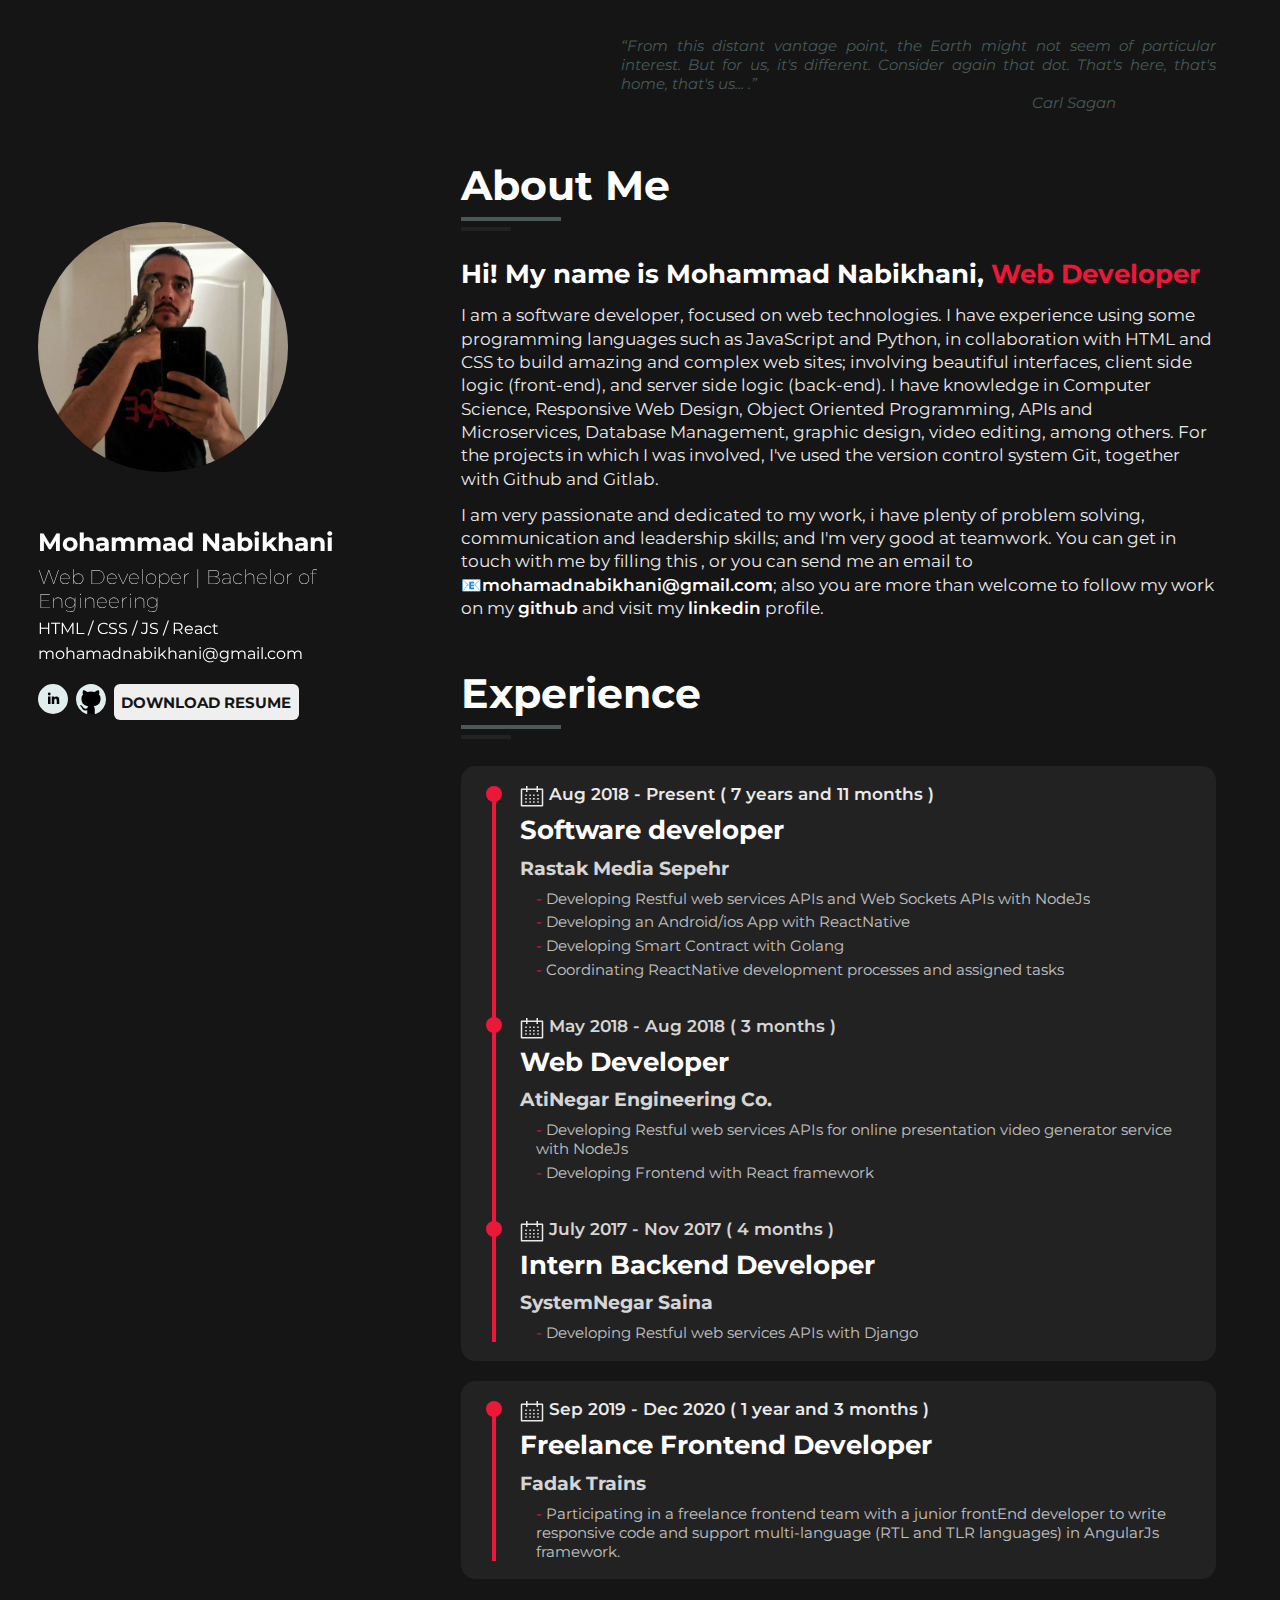
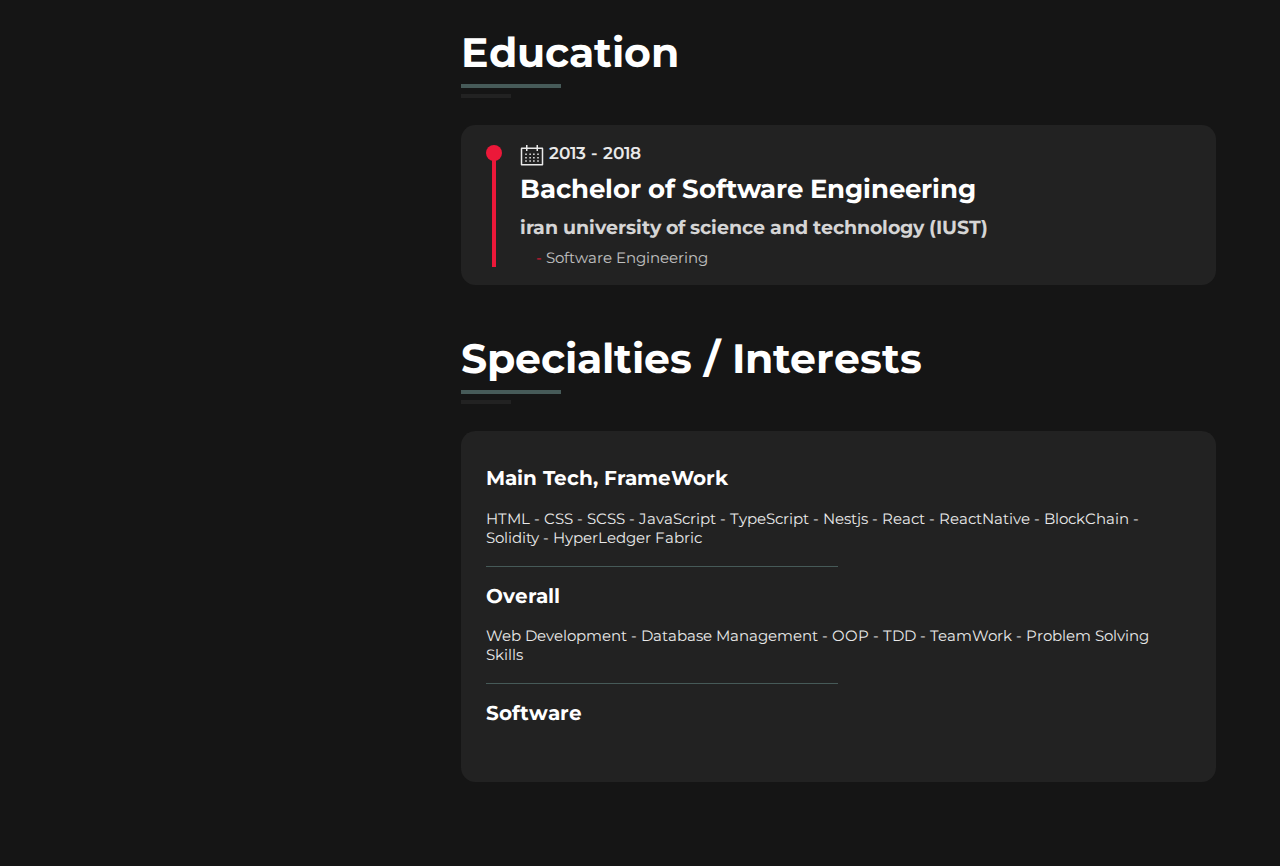
==== index.html @ d60f4a27 "change quote font-size" ====
<!doctype html><html lang="en"><head><meta charset="utf-8"/><link rel="icon" href="/favicon.ico"/><meta name="viewport" content="width=device-width,initial-scale=1"/><meta name="theme-color" content="#000000"/><link rel="image_src" href="https://mohamadnabikhani.github.io/profile.jpg"/><meta name="description" content="Hey, My name is Mohammad Nabikhani, this is my personal website. You can take a look at my resume, download my CV and see how you can contact me"/><meta property="og:title" content="Mohammad Nabikhani"/><meta property="og:site_name" content="Mohammad Nabikhani"/><meta property="og:url" content="https://mohamadnabikhani.github.io"/><meta property="og:description" content="Hey, My name is Mohammad Nabikhani, this is my personal website. You can take a look at my resume, download my CV and see how you can contact me"/><meta property="og:type" content="profile"/><meta property="og:image" content="https://mohamadnabikhani.github.io/profile.jpg"/><meta property="og:image:width" content="1580"/><meta property="og:image:height" content="790"/><meta name="twitter:image" content="https://mohamadnabikhani.github.io/profile.jpg"/><link rel="manifest" href="/manifest.json"/><title>Mohammad Nabikhani</title><link href="/static/css/main.f31e7311.chunk.css" rel="stylesheet"></head><body><noscript>You need to enable JavaScript to run this app.</noscript><div id="root"></div><script>!function(e){function r(r){for(var n,a,i=r[0],c=r[1],l=r[2],p=0,s=[];p<i.length;p++)a=i[p],Object.prototype.hasOwnProperty.call(o,a)&&o[a]&&s.push(o[a][0]),o[a]=0;for(n in c)Object.prototype.hasOwnProperty.call(c,n)&&(e[n]=c[n]);for(f&&f(r);s.length;)s.shift()();return u.push.apply(u,l||[]),t()}function t(){for(var e,r=0;r<u.length;r++){for(var t=u[r],n=!0,i=1;i<t.length;i++){var c=t[i];0!==o[c]&&(n=!1)}n&&(u.splice(r--,1),e=a(a.s=t[0]))}return e}var n={},o={1:0},u=[];function a(r){if(n[r])return n[r].exports;var t=n[r]={i:r,l:!1,exports:{}};return e[r].call(t.exports,t,t.exports,a),t.l=!0,t.exports}a.e=function(e){var r=[],t=o[e];if(0!==t)if(t)r.push(t[2]);else{var n=new Promise((function(r,n){t=o[e]=[r,n]}));r.push(t[2]=n);var u,i=document.createElement("script");i.charset="utf-8",i.timeout=120,a.nc&&i.setAttribute("nonce",a.nc),i.src=function(e){return a.p+"static/js/"+({}[e]||e)+"."+{3:"f616d267"}[e]+".chunk.js"}(e);var c=new Error;u=function(r){i.onerror=i.onload=null,clearTimeout(l);var t=o[e];if(0!==t){if(t){var n=r&&("load"===r.type?"missing":r.type),u=r&&r.target&&r.target.src;c.message="Loading chunk "+e+" failed.\n("+n+": "+u+")",c.name="ChunkLoadError",c.type=n,c.request=u,t[1](c)}o[e]=void 0}};var l=setTimeout((function(){u({type:"timeout",target:i})}),12e4);i.onerror=i.onload=u,document.head.appendChild(i)}return Promise.all(r)},a.m=e,a.c=n,a.d=function(e,r,t){a.o(e,r)||Object.defineProperty(e,r,{enumerable:!0,get:t})},a.r=function(e){"undefined"!=typeof Symbol&&Symbol.toStringTag&&Object.defineProperty(e,Symbol.toStringTag,{value:"Module"}),Object.defineProperty(e,"__esModule",{value:!0})},a.t=function(e,r){if(1&r&&(e=a(e)),8&r)return e;if(4&r&&"object"==typeof e&&e&&e.__esModule)return e;var t=Object.create(null);if(a.r(t),Object.defineProperty(t,"default",{enumerable:!0,value:e}),2&r&&"string"!=typeof e)for(var n in e)a.d(t,n,function(r){return e[r]}.bind(null,n));return t},a.n=function(e){var r=e&&e.__esModule?function(){return e.default}:function(){return e};return a.d(r,"a",r),r},a.o=function(e,r){return Object.prototype.hasOwnProperty.call(e,r)},a.p="/",a.oe=function(e){throw console.error(e),e};var i=this["webpackJsonpmy-page"]=this["webpackJsonpmy-page"]||[],c=i.push.bind(i);i.push=r,i=i.slice();for(var l=0;l<i.length;l++)r(i[l]);var f=c;t()}([])</script><script src="/static/js/2.a9b4d9c1.chunk.js"></script><script src="/static/js/main.c063875b.chunk.js"></script></body></html>
---- static/css/main.f31e7311.chunk.css ----
@import url(https://fonts.googleapis.com/css2?family=Lato:ital,wght@0,100;0,300;0,400;0,700;0,900;1,100;1,300;1,400;1,700;1,900&family=Montserrat:ital,wght@0,100;0,200;0,300;0,400;0,500;0,600;0,700;0,800;0,900;1,100;1,200;1,300;1,400;1,500;1,600;1,700;1,800;1,900&family=Rubik:ital,wght@0,300;0,400;0,500;0,600;0,700;0,800;0,900;1,300;1,400;1,500;1,600;1,700;1,800;1,900&display=swap);:root{--dark-black:#151515;--light-gray:#222;--text:#e9e9e9;--white:#080808;--border:#393939;--red:#ec1839;--light-green:#465a58}li{list-style:none}h1,h2,h3{color:#fff}*{box-sizing:border-box;font-family:"Montserrat",Segoe UI,Roboto,Oxygen,Ubuntu,Cantarell,Fira Sans,Droid Sans,Helvetica Neue,sans-serif,-apple-system,BlinkMacSystemFont;-webkit-tap-highlight-color:transparent}*,body,html{padding:0;margin:0}body,html{background-color:#151515;background-color:var(--dark-black);color:#e9e9e9;color:var(--text);width:100vw;max-width:100vw;overflow-x:hidden;align-items:center}a{color:inherit;text-decoration:none}.colorRed{color:#ec1839;color:var(--red)}.container{display:flex;width:100%}@media (orientation:portrait){.container{min-width:350px}}.containerCont{max-width:1109px;direction:ltr}.sectionCont{font-size:.96rem;margin-bottom:3rem}.sectionCont h2{font-size:2.56rem;text-transform:capitalize;position:relative;padding-bottom:calc(.48em + 8px)}.sectionCont h2:before{bottom:calc(.32em + 4px);background-color:#465a58;background-color:var(--light-green);width:100px}.sectionCont h2:after,.sectionCont h2:before{content:"";height:4px;position:absolute;left:0}.sectionCont h2:after{bottom:.16em;background-color:#222;background-color:var(--light-gray);width:50px}.sectionCont h3{font-size:1.6rem}.sectionCont h4{font-size:1.2rem;opacity:.9}.sectionCont h5{font-size:1.04rem;font-weight:600}.sectionCont h5>span{opacity:.9}.sectionContAbout{margin-top:3rem}@media (orientation:portrait){.sectionContAbout{margin-top:calc(1rem + 5vh)}}.sectionContAbout h3{margin-top:.8em;margin-bottom:.6em}.sectionContAbout p{font-size:1.04rem;margin-bottom:.77em;line-height:1.4em}.sectionContAbout p>strong{font-weight:600;color:#fff;cursor:pointer}.sectionContAbout p:last-child{margin-bottom:0}.rowFlexRes{display:flex;justify-content:space-between;align-items:flex-start}.cardContainer{margin-top:1.3em;width:100%;display:flex}.card{padding:1.2em;border-radius:.9rem;background-color:#222;background-color:var(--light-gray)}.card,.sectionContEducation,.sectionContExperience{width:100%}.sectionContEducation .card,.sectionContExperience .card{padding-left:2em}.sectionContEducation h3,.sectionContExperience h3{margin:.4em 0}.sectionContEducation h5,.sectionContExperience h5{position:relative}.sectionContEducation h5:before,.sectionContExperience h5:before{content:"";height:1rem;width:1rem;position:absolute;top:calc(.6em - .5rem);left:calc(-2.3rem + 2px);background-color:#ec1839;background-color:var(--red);border-radius:100%}.sectionContEducation .cardContent,.sectionContExperience .cardContent{position:relative;padding-left:1.8rem}.sectionContEducation .cardContent:before,.sectionContExperience .cardContent:before{content:"";height:calc(100% - .78125rem);position:absolute;top:.78125rem;left:0;background-color:#ec1839;background-color:var(--red);width:4px}.cardContent>.cardCont{margin-bottom:2.4em}.cardContent>.cardCont:last-child{margin-bottom:0}.cardContent>.cardCont ul{padding-left:1em;margin-top:.6em}.cardContent>.cardCont ul>li{margin-bottom:.3em}.cardContent>.cardCont ul>li:last-child{margin-bottom:0}.cardContent>.cardCont ul>li>span:nth-child(2){opacity:.8}.sectionContSkills{display:flex;flex-direction:column;width:100%}.sectionContSkills h3{margin-bottom:1em;line-height:.97em}.sectionContSkills .card{padding:1.2em 1.67em}@media (max-width:1223px){.sectionContEducation .card,.sectionContExperience .card{padding-right:.9em;padding-left:1.8em}}@media (max-width:1043px){.breakMainTechOverall{flex-direction:column}.breakMainTechOverall .cardContainer:first-child,.breakMainTechOverall .cardContainer:nth-child(2){margin-right:auto;margin-left:auto}.breakMainTechOverall .cardContainer:nth-child(2){margin-top:2em}}.target{height:3.58625rem;width:100%;margin-top:-3.58625rem;visibility:hidden}.cardCont>h5{display:flex;align-items:center}.cardCont>.timeline h5 svg{margin-right:5px;float:left}.cardCont>.timeline h5 span{display:inline}.cardCont>.timeline h5 svg>path{fill:#e9e9e9;fill:var(--text)}.skill-card .skill-section{display:flex;position:relative;flex-direction:column;justify-content:center;padding:20px 0}.skill-section:after{content:"";height:1px;position:absolute;bottom:0;left:0;background-color:#465a58;background-color:var(--light-green);width:50%}.skill-section:last-child:after{display:none}.skill-card h3{font-size:20px}.App{margin:0;padding:0;width:100vw;max-width:100vw;overflow-x:hidden;align-items:center}.display{flex-direction:column;width:100vw;height:100%;display:inline-block;padding:4vh 5vw 4vh 36vw}@media (max-width:660px){.display{width:100%;padding:4vh 5vw}.quote{display:none}}.quote-container{display:flex;flex-direction:column;color:#465a58;color:var(--light-green);font-size:15px;padding-left:160px;font-style:italic;text-align:justify}.quote-container span{direction:rtl;padding-right:100px}.node{width:5vh;height:5vh;outline:1px solid rgba(161,144,175,.75);display:grid}.grid-row{display:flex}.grid{top:0;right:0;position:fixed;text-align:center;z-index:-1}.profile_profile__2g4Gc{width:34vw;padding:4vh 3vw;height:100%;display:flex;flex-direction:column;justify-content:center;text-align:left;background-size:cover!important;background-repeat:no-repeat;position:fixed;color:#fff!important}@media (max-width:660px){.profile_profile__2g4Gc{width:100%;position:relative;height:100vh;text-align:center}.profile_profileUp__3GE1G{justify-content:center}.profile_buttons__1D0w0,.profile_buttons__1D0w0>div{width:100%;justify-content:center}}.profile_profileDown__1JX_H{padding-right:.24rem;width:100%;display:flex;flex-direction:column;justify-content:center}.profile_profileDown__1JX_H h1{margin:5px 0;font-size:25px;font-weight:700}.profile_profileDown__1JX_H h2{margin:3px 0;font-size:20px;font-weight:lighter}.profile_profileDown__1JX_H h3{margin:3px 0;font-size:16px;font-weight:400}.profile_brH2__3OcqN{display:none}.profile_buttons__1D0w0{font-size:.96rem;margin-top:1.2em;display:flex;flex-direction:column;align-self:flex-start}.profile_buttons__1D0w0 button{outline:none;font-family:inherit;margin-right:.5em;cursor:pointer;font-size:inherit}.profile_buttons__1D0w0 button:last-child{margin-right:0}.profile_buttons__1D0w0>div:first-child{display:flex;margin-bottom:.5em}.profile_but__29yV-{color:var(--dark-black);font-weight:700;height:36px;border:none;padding:0 .5em;border-radius:6px}.profile_svgBut__k0MI6{padding:0;background-color:var(--dark-black);width:30px;height:30px;box-sizing:border-box}.profile_svgBut__k0MI6,.profile_svgBut__k0MI6>a{display:flex;border-radius:100%;border:none;justify-content:center;align-items:center}.profile_svgBut__k0MI6>a{width:100%;height:100%;background-color:#000}.profile_svgBut__k0MI6>a svg>path{fill:#e1eeed}.profile_svgBut__k0MI6>a>*{width:inherit;height:inherit}@media (hover:hover){.profile_svgBut__k0MI6>a:hover .profile_svgBut__k0MI6{background-color:var(--light-green);transition:background-color .2s linear}.profile_svgBut__k0MI6>a:hover svg>path{fill:var(--light-green);transition:fill .2s linear}.profile_but__29yV-:hover{background-color:var(--light-green);transition:background-color .2s linear}}.profile_profileUp__3GE1G{width:100%;display:flex;align-items:center;min-width:12rem;border-radius:50%;margin:50px 0}.profile_profileUp__3GE1G>img{width:250px;border-radius:50%}
/*# sourceMappingURL=main.f31e7311.chunk.css.map */
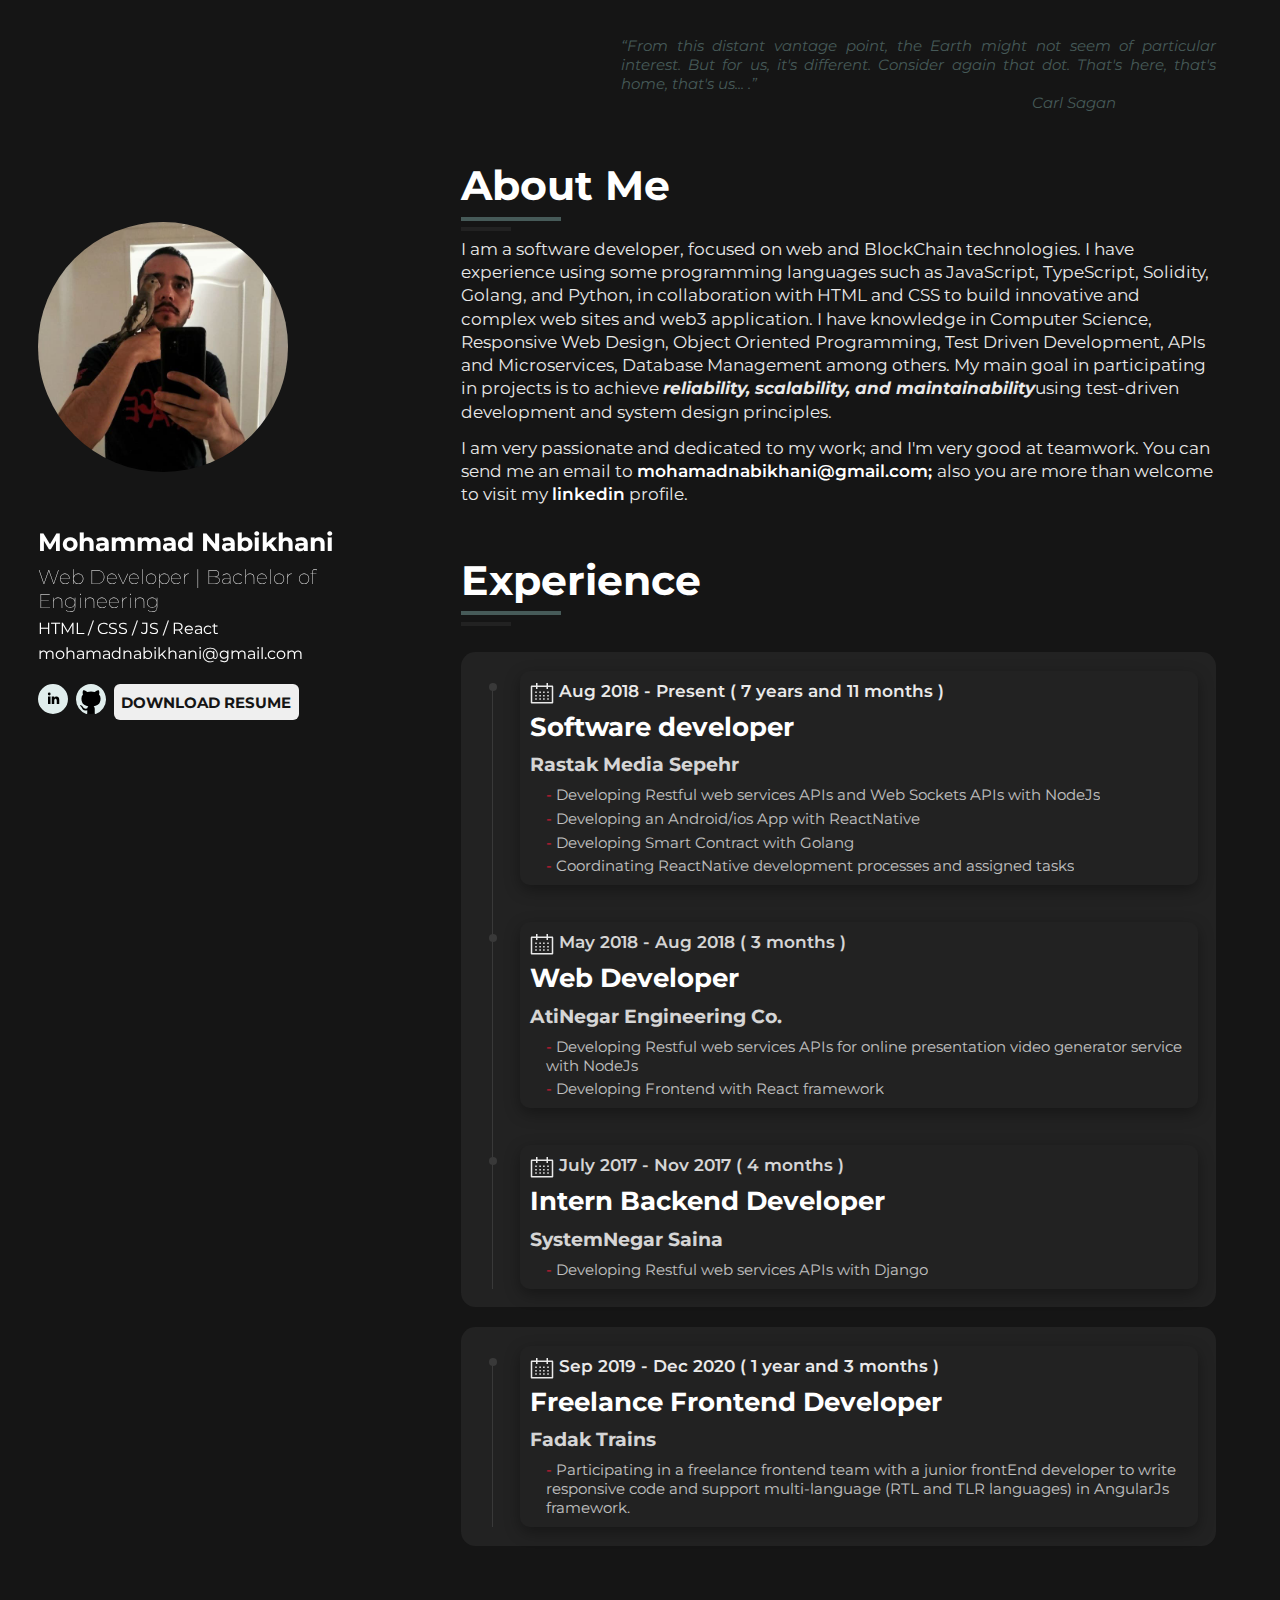
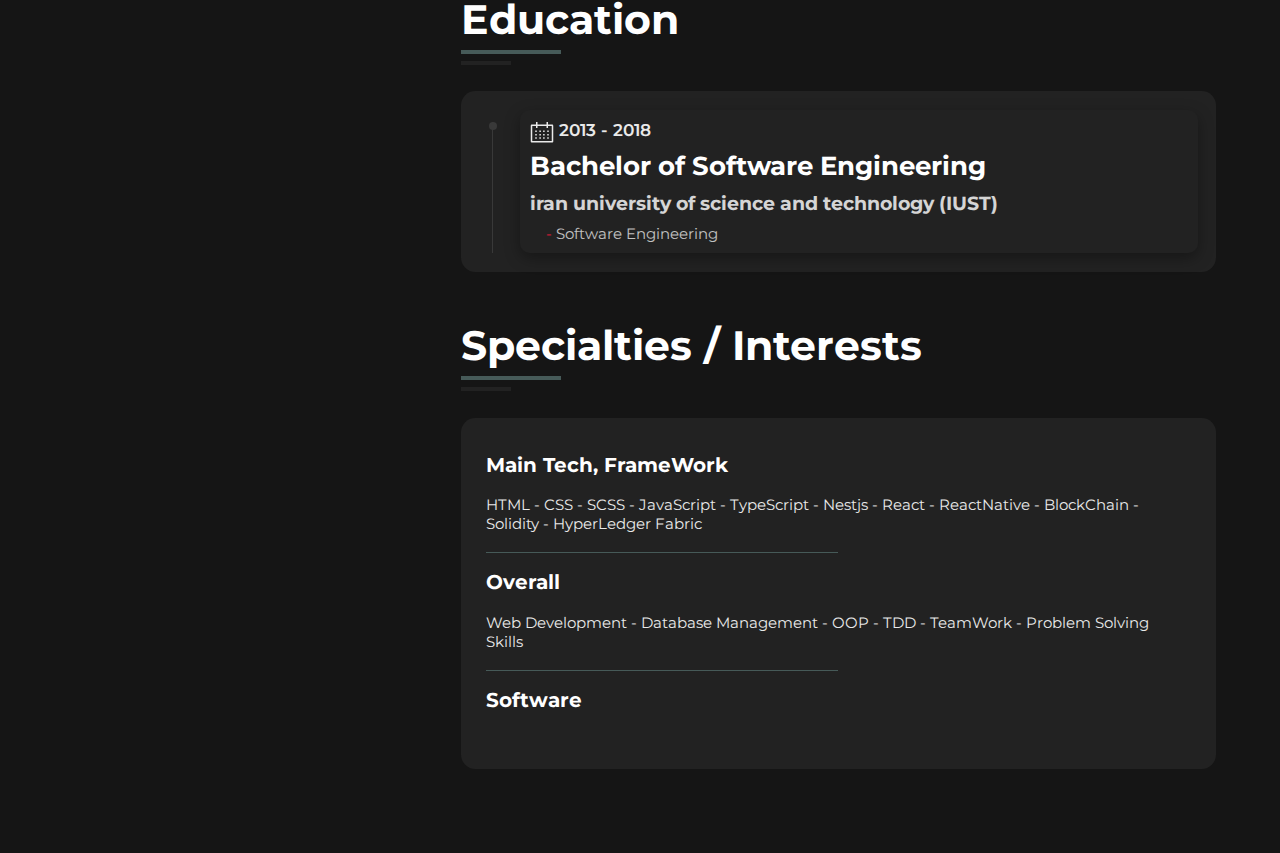
==== commit bf43a729: "update about me and style" ====
--- a/index.html
+++ b/index.html
@@ -1 +1 @@
-<!doctype html><html lang="en"><head><meta charset="utf-8"/><link rel="icon" href="/favicon.ico"/><meta name="viewport" content="width=device-width,initial-scale=1"/><meta name="theme-color" content="#000000"/><link rel="image_src" href="https://mohamadnabikhani.github.io/profile.jpg"/><meta name="description" content="Hey, My name is Mohammad Nabikhani, this is my personal website. You can take a look at my resume, download my CV and see how you can contact me"/><meta property="og:title" content="Mohammad Nabikhani"/><meta property="og:site_name" content="Mohammad Nabikhani"/><meta property="og:url" content="https://mohamadnabikhani.github.io"/><meta property="og:description" content="Hey, My name is Mohammad Nabikhani, this is my personal website. You can take a look at my resume, download my CV and see how you can contact me"/><meta property="og:type" content="profile"/><meta property="og:image" content="https://mohamadnabikhani.github.io/profile.jpg"/><meta property="og:image:width" content="1580"/><meta property="og:image:height" content="790"/><meta name="twitter:image" content="https://mohamadnabikhani.github.io/profile.jpg"/><link rel="manifest" href="/manifest.json"/><title>Mohammad Nabikhani</title><link href="/static/css/main.f31e7311.chunk.css" rel="stylesheet"></head><body><noscript>You need to enable JavaScript to run this app.</noscript><div id="root"></div><script>!function(e){function r(r){for(var n,a,i=r[0],c=r[1],l=r[2],p=0,s=[];p<i.length;p++)a=i[p],Object.prototype.hasOwnProperty.call(o,a)&&o[a]&&s.push(o[a][0]),o[a]=0;for(n in c)Object.prototype.hasOwnProperty.call(c,n)&&(e[n]=c[n]);for(f&&f(r);s.length;)s.shift()();return u.push.apply(u,l||[]),t()}function t(){for(var e,r=0;r<u.length;r++){for(var t=u[r],n=!0,i=1;i<t.length;i++){var c=t[i];0!==o[c]&&(n=!1)}n&&(u.splice(r--,1),e=a(a.s=t[0]))}return e}var n={},o={1:0},u=[];function a(r){if(n[r])return n[r].exports;var t=n[r]={i:r,l:!1,exports:{}};return e[r].call(t.exports,t,t.exports,a),t.l=!0,t.exports}a.e=function(e){var r=[],t=o[e];if(0!==t)if(t)r.push(t[2]);else{var n=new Promise((function(r,n){t=o[e]=[r,n]}));r.push(t[2]=n);var u,i=document.createElement("script");i.charset="utf-8",i.timeout=120,a.nc&&i.setAttribute("nonce",a.nc),i.src=function(e){return a.p+"static/js/"+({}[e]||e)+"."+{3:"f616d267"}[e]+".chunk.js"}(e);var c=new Error;u=function(r){i.onerror=i.onload=null,clearTimeout(l);var t=o[e];if(0!==t){if(t){var n=r&&("load"===r.type?"missing":r.type),u=r&&r.target&&r.target.src;c.message="Loading chunk "+e+" failed.\n("+n+": "+u+")",c.name="ChunkLoadError",c.type=n,c.request=u,t[1](c)}o[e]=void 0}};var l=setTimeout((function(){u({type:"timeout",target:i})}),12e4);i.onerror=i.onload=u,document.head.appendChild(i)}return Promise.all(r)},a.m=e,a.c=n,a.d=function(e,r,t){a.o(e,r)||Object.defineProperty(e,r,{enumerable:!0,get:t})},a.r=function(e){"undefined"!=typeof Symbol&&Symbol.toStringTag&&Object.defineProperty(e,Symbol.toStringTag,{value:"Module"}),Object.defineProperty(e,"__esModule",{value:!0})},a.t=function(e,r){if(1&r&&(e=a(e)),8&r)return e;if(4&r&&"object"==typeof e&&e&&e.__esModule)return e;var t=Object.create(null);if(a.r(t),Object.defineProperty(t,"default",{enumerable:!0,value:e}),2&r&&"string"!=typeof e)for(var n in e)a.d(t,n,function(r){return e[r]}.bind(null,n));return t},a.n=function(e){var r=e&&e.__esModule?function(){return e.default}:function(){return e};return a.d(r,"a",r),r},a.o=function(e,r){return Object.prototype.hasOwnProperty.call(e,r)},a.p="/",a.oe=function(e){throw console.error(e),e};var i=this["webpackJsonpmy-page"]=this["webpackJsonpmy-page"]||[],c=i.push.bind(i);i.push=r,i=i.slice();for(var l=0;l<i.length;l++)r(i[l]);var f=c;t()}([])</script><script src="/static/js/2.a9b4d9c1.chunk.js"></script><script src="/static/js/main.c063875b.chunk.js"></script></body></html>+<!doctype html><html lang="en"><head><meta charset="utf-8"/><link rel="icon" href="/favicon.ico"/><meta name="viewport" content="width=device-width,initial-scale=1"/><meta name="theme-color" content="#000000"/><link rel="image_src" href="https://mohamadnabikhani.github.io/profile.jpg"/><meta name="description" content="Hey, My name is Mohammad Nabikhani, this is my personal website. You can take a look at my resume, download my CV and see how you can contact me"/><meta property="og:title" content="Mohammad Nabikhani"/><meta property="og:site_name" content="Mohammad Nabikhani"/><meta property="og:url" content="https://mohamadnabikhani.github.io"/><meta property="og:description" content="Hey, My name is Mohammad Nabikhani, this is my personal website. You can take a look at my resume, download my CV and see how you can contact me"/><meta property="og:type" content="profile"/><meta property="og:image" content="https://mohamadnabikhani.github.io/profile.jpg"/><meta property="og:image:width" content="1580"/><meta property="og:image:height" content="790"/><meta name="twitter:image" content="https://mohamadnabikhani.github.io/profile.jpg"/><link rel="manifest" href="/manifest.json"/><title>Mohammad Nabikhani</title><link href="/static/css/main.4b923ced.chunk.css" rel="stylesheet"></head><body><noscript>You need to enable JavaScript to run this app.</noscript><div id="root"></div><script>!function(e){function r(r){for(var n,a,i=r[0],c=r[1],l=r[2],p=0,s=[];p<i.length;p++)a=i[p],Object.prototype.hasOwnProperty.call(o,a)&&o[a]&&s.push(o[a][0]),o[a]=0;for(n in c)Object.prototype.hasOwnProperty.call(c,n)&&(e[n]=c[n]);for(f&&f(r);s.length;)s.shift()();return u.push.apply(u,l||[]),t()}function t(){for(var e,r=0;r<u.length;r++){for(var t=u[r],n=!0,i=1;i<t.length;i++){var c=t[i];0!==o[c]&&(n=!1)}n&&(u.splice(r--,1),e=a(a.s=t[0]))}return e}var n={},o={1:0},u=[];function a(r){if(n[r])return n[r].exports;var t=n[r]={i:r,l:!1,exports:{}};return e[r].call(t.exports,t,t.exports,a),t.l=!0,t.exports}a.e=function(e){var r=[],t=o[e];if(0!==t)if(t)r.push(t[2]);else{var n=new Promise((function(r,n){t=o[e]=[r,n]}));r.push(t[2]=n);var u,i=document.createElement("script");i.charset="utf-8",i.timeout=120,a.nc&&i.setAttribute("nonce",a.nc),i.src=function(e){return a.p+"static/js/"+({}[e]||e)+"."+{3:"f616d267"}[e]+".chunk.js"}(e);var c=new Error;u=function(r){i.onerror=i.onload=null,clearTimeout(l);var t=o[e];if(0!==t){if(t){var n=r&&("load"===r.type?"missing":r.type),u=r&&r.target&&r.target.src;c.message="Loading chunk "+e+" failed.\n("+n+": "+u+")",c.name="ChunkLoadError",c.type=n,c.request=u,t[1](c)}o[e]=void 0}};var l=setTimeout((function(){u({type:"timeout",target:i})}),12e4);i.onerror=i.onload=u,document.head.appendChild(i)}return Promise.all(r)},a.m=e,a.c=n,a.d=function(e,r,t){a.o(e,r)||Object.defineProperty(e,r,{enumerable:!0,get:t})},a.r=function(e){"undefined"!=typeof Symbol&&Symbol.toStringTag&&Object.defineProperty(e,Symbol.toStringTag,{value:"Module"}),Object.defineProperty(e,"__esModule",{value:!0})},a.t=function(e,r){if(1&r&&(e=a(e)),8&r)return e;if(4&r&&"object"==typeof e&&e&&e.__esModule)return e;var t=Object.create(null);if(a.r(t),Object.defineProperty(t,"default",{enumerable:!0,value:e}),2&r&&"string"!=typeof e)for(var n in e)a.d(t,n,function(r){return e[r]}.bind(null,n));return t},a.n=function(e){var r=e&&e.__esModule?function(){return e.default}:function(){return e};return a.d(r,"a",r),r},a.o=function(e,r){return Object.prototype.hasOwnProperty.call(e,r)},a.p="/",a.oe=function(e){throw console.error(e),e};var i=this["webpackJsonpmy-page"]=this["webpackJsonpmy-page"]||[],c=i.push.bind(i);i.push=r,i=i.slice();for(var l=0;l<i.length;l++)r(i[l]);var f=c;t()}([])</script><script src="/static/js/2.a9b4d9c1.chunk.js"></script><script src="/static/js/main.22e80c6b.chunk.js"></script></body></html>--- a/static/css/main.4b923ced.chunk.css
+++ b/static/css/main.4b923ced.chunk.css
@@ -0,0 +1,2 @@
+@import url(https://fonts.googleapis.com/css2?family=Lato:ital,wght@0,100;0,300;0,400;0,700;0,900;1,100;1,300;1,400;1,700;1,900&family=Montserrat:ital,wght@0,100;0,200;0,300;0,400;0,500;0,600;0,700;0,800;0,900;1,100;1,200;1,300;1,400;1,500;1,600;1,700;1,800;1,900&family=Rubik:ital,wght@0,300;0,400;0,500;0,600;0,700;0,800;0,900;1,300;1,400;1,500;1,600;1,700;1,800;1,900&display=swap);:root{--dark-black:#151515;--light-gray:#222;--text:#e9e9e9;--white:#080808;--border:#393939;--red:#ec1839;--light-green:#465a58}li{list-style:none}h1,h2,h3{color:#fff}*{box-sizing:border-box;font-family:"Montserrat",Segoe UI,Roboto,Oxygen,Ubuntu,Cantarell,Fira Sans,Droid Sans,Helvetica Neue,sans-serif,-apple-system,BlinkMacSystemFont;-webkit-tap-highlight-color:transparent}*,body,html{padding:0;margin:0}body,html{background-color:#151515;background-color:var(--dark-black);color:#e9e9e9;color:var(--text);width:100vw;max-width:100vw;overflow-x:hidden;align-items:center}a{color:inherit;text-decoration:none}.colorRed{color:#ec1839;color:var(--red)}.container{display:flex;width:100%}@media (orientation:portrait){.container{min-width:350px}}.containerCont{max-width:1109px;direction:ltr}.sectionCont{font-size:.96rem;margin-bottom:3rem}.sectionCont h2{font-size:2.56rem;text-transform:capitalize;position:relative;padding-bottom:calc(.48em + 8px)}.sectionCont h2:before{bottom:calc(.32em + 4px);background-color:#465a58;background-color:var(--light-green);width:100px}.sectionCont h2:after,.sectionCont h2:before{content:"";height:4px;position:absolute;left:0}.sectionCont h2:after{bottom:.16em;background-color:#222;background-color:var(--light-gray);width:50px}.sectionCont h3{font-size:1.6rem}.sectionCont h4{font-size:1.2rem;opacity:.9}.sectionCont h5{font-size:1.04rem;font-weight:600}.sectionCont h5>span{opacity:.9}.sectionContAbout{margin-top:3rem}@media (orientation:portrait){.sectionContAbout{margin-top:calc(1rem + 5vh)}}.sectionContAbout h3{margin-top:.8em;margin-bottom:.6em}.sectionContAbout p{font-size:1.04rem;margin-bottom:.77em;line-height:1.4em}.sectionContAbout p>strong{font-weight:600;color:#fff;cursor:pointer}.sectionContAbout p:last-child{margin-bottom:0}.rowFlexRes{display:flex;justify-content:space-between;align-items:flex-start}.cardContainer{margin-top:1.3em;width:100%;display:flex}.card{padding:1.2em;border-radius:.9rem;background-color:#222;background-color:var(--light-gray)}.card,.sectionContEducation,.sectionContExperience{width:100%}.sectionContEducation .card,.sectionContExperience .card{padding-left:2em}.sectionContEducation h3,.sectionContExperience h3{margin:.4em 0}.sectionContEducation h5,.sectionContExperience h5{position:relative}.sectionContEducation h5:before,.sectionContExperience h5:before{content:"";height:8px;width:8px;position:absolute;top:calc(.6em - .5rem);left:calc(-2.3rem - 5px);background-color:#393939;background-color:var(--border);border-radius:100%}.sectionContEducation .cardContent,.sectionContExperience .cardContent{position:relative;padding-left:1.8rem}.sectionContEducation .cardContent:before,.sectionContExperience .cardContent:before{content:"";height:calc(100% - .78125rem);position:absolute;top:.78125rem;left:0;background-color:#393939;background-color:var(--border);width:1px}.cardContent>.cardCont{margin-bottom:2.4em}.cardContent>.cardCont:last-child{margin-bottom:0}.cardContent>.cardCont ul{padding-left:1em;margin-top:.6em}.cardContent>.cardCont ul>li{margin-bottom:.3em}.cardContent>.cardCont ul>li:last-child{margin-bottom:0}.cardContent>.cardCont ul>li>span:nth-child(2){opacity:.8}.sectionContSkills{display:flex;flex-direction:column;width:100%}.sectionContSkills h3{margin-bottom:1em;line-height:.97em}.sectionContSkills .card{padding:1.2em 1.67em}@media (max-width:1223px){.sectionContEducation .card,.sectionContExperience .card{padding-right:.9em;padding-left:1.8em}}@media (max-width:1043px){.breakMainTechOverall{flex-direction:column}.breakMainTechOverall .cardContainer:first-child,.breakMainTechOverall .cardContainer:nth-child(2){margin-right:auto;margin-left:auto}.breakMainTechOverall .cardContainer:nth-child(2){margin-top:2em}}.target{height:3.58625rem;width:100%;margin-top:-3.58625rem;visibility:hidden}.cardCont{box-shadow:0 5px 15px rgb(0 0 0/35%);border-radius:10px;padding:10px}.cardCont>h5{display:flex;align-items:center}.cardCont>.timeline h5 svg{margin-right:5px;float:left}.cardCont>.timeline h5 span{display:inline}.cardCont>.timeline h5 svg>path{fill:#e9e9e9;fill:var(--text)}.skill-card .skill-section{display:flex;position:relative;flex-direction:column;justify-content:center;padding:20px 0}.skill-section:after{content:"";height:1px;position:absolute;bottom:0;left:0;background-color:#465a58;background-color:var(--light-green);width:50%}.skill-section:last-child:after{display:none}.skill-card h3{font-size:20px}.App{margin:0;padding:0;width:100vw;max-width:100vw;overflow-x:hidden;align-items:center}.display{flex-direction:column;width:100vw;height:100%;display:inline-block;padding:4vh 5vw 4vh 36vw}@media (max-width:660px){.display{width:100%;padding:4vh 5vw}.quote{display:none}}.quote-container{display:flex;flex-direction:column;color:#465a58;color:var(--light-green);font-size:15px;padding-left:160px;font-style:italic;text-align:justify}.quote-container span{direction:rtl;padding-right:100px}.node{width:5vh;height:5vh;outline:1px solid rgba(161,144,175,.75);display:grid}.grid-row{display:flex}.grid{top:0;right:0;position:fixed;text-align:center;z-index:-1}.profile_profile__2g4Gc{width:34vw;padding:4vh 3vw;height:100%;display:flex;flex-direction:column;justify-content:center;text-align:left;background-size:cover!important;background-repeat:no-repeat;position:fixed;color:#fff!important}@media (max-width:660px){.profile_profile__2g4Gc{width:100%;position:relative;height:100vh;text-align:center}.profile_profileUp__3GE1G{justify-content:center}.profile_buttons__1D0w0,.profile_buttons__1D0w0>div{width:100%;justify-content:center}}.profile_profileDown__1JX_H{padding-right:.24rem;width:100%;display:flex;flex-direction:column;justify-content:center}.profile_profileDown__1JX_H h1{margin:5px 0;font-size:25px;font-weight:700}.profile_profileDown__1JX_H h2{margin:3px 0;font-size:20px;font-weight:lighter}.profile_profileDown__1JX_H h3{margin:3px 0;font-size:16px;font-weight:400}.profile_brH2__3OcqN{display:none}.profile_buttons__1D0w0{font-size:.96rem;margin-top:1.2em;display:flex;flex-direction:column;align-self:flex-start}.profile_buttons__1D0w0 button{outline:none;font-family:inherit;margin-right:.5em;cursor:pointer;font-size:inherit}.profile_buttons__1D0w0 button:last-child{margin-right:0}.profile_buttons__1D0w0>div:first-child{display:flex;margin-bottom:.5em}.profile_but__29yV-{color:var(--dark-black);font-weight:700;height:36px;border:none;padding:0 .5em;border-radius:6px}.profile_svgBut__k0MI6{padding:0;background-color:var(--dark-black);width:30px;height:30px;box-sizing:border-box}.profile_svgBut__k0MI6,.profile_svgBut__k0MI6>a{display:flex;border-radius:100%;border:none;justify-content:center;align-items:center}.profile_svgBut__k0MI6>a{width:100%;height:100%;background-color:#000}.profile_svgBut__k0MI6>a svg>path{fill:#e1eeed}.profile_svgBut__k0MI6>a>*{width:inherit;height:inherit}@media (hover:hover){.profile_svgBut__k0MI6>a:hover .profile_svgBut__k0MI6{background-color:var(--light-green);transition:background-color .2s linear}.profile_svgBut__k0MI6>a:hover svg>path{fill:var(--light-green);transition:fill .2s linear}.profile_but__29yV-:hover{background-color:var(--light-green);transition:background-color .2s linear}}.profile_profileUp__3GE1G{width:100%;display:flex;align-items:center;min-width:12rem;border-radius:50%;margin:50px 0}.profile_profileUp__3GE1G>img{width:250px;border-radius:50%}
+/*# sourceMappingURL=main.4b923ced.chunk.css.map */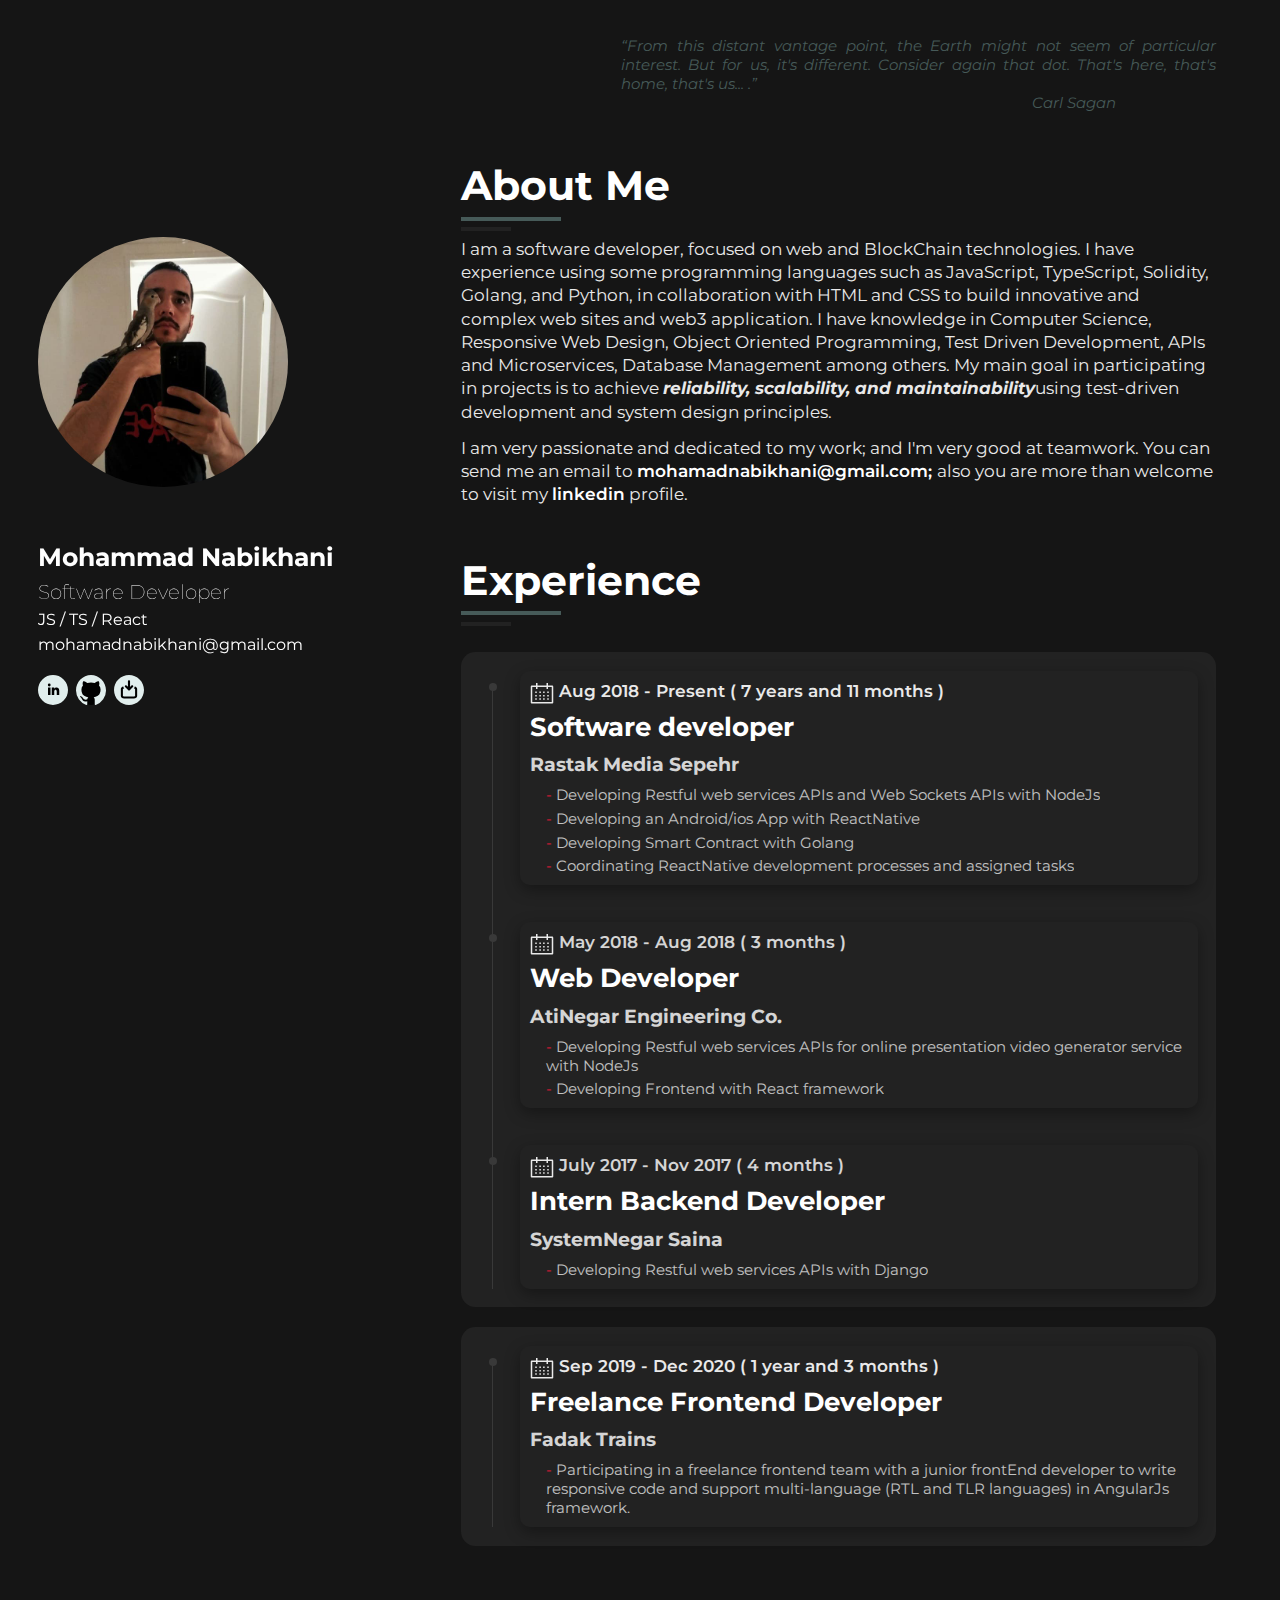
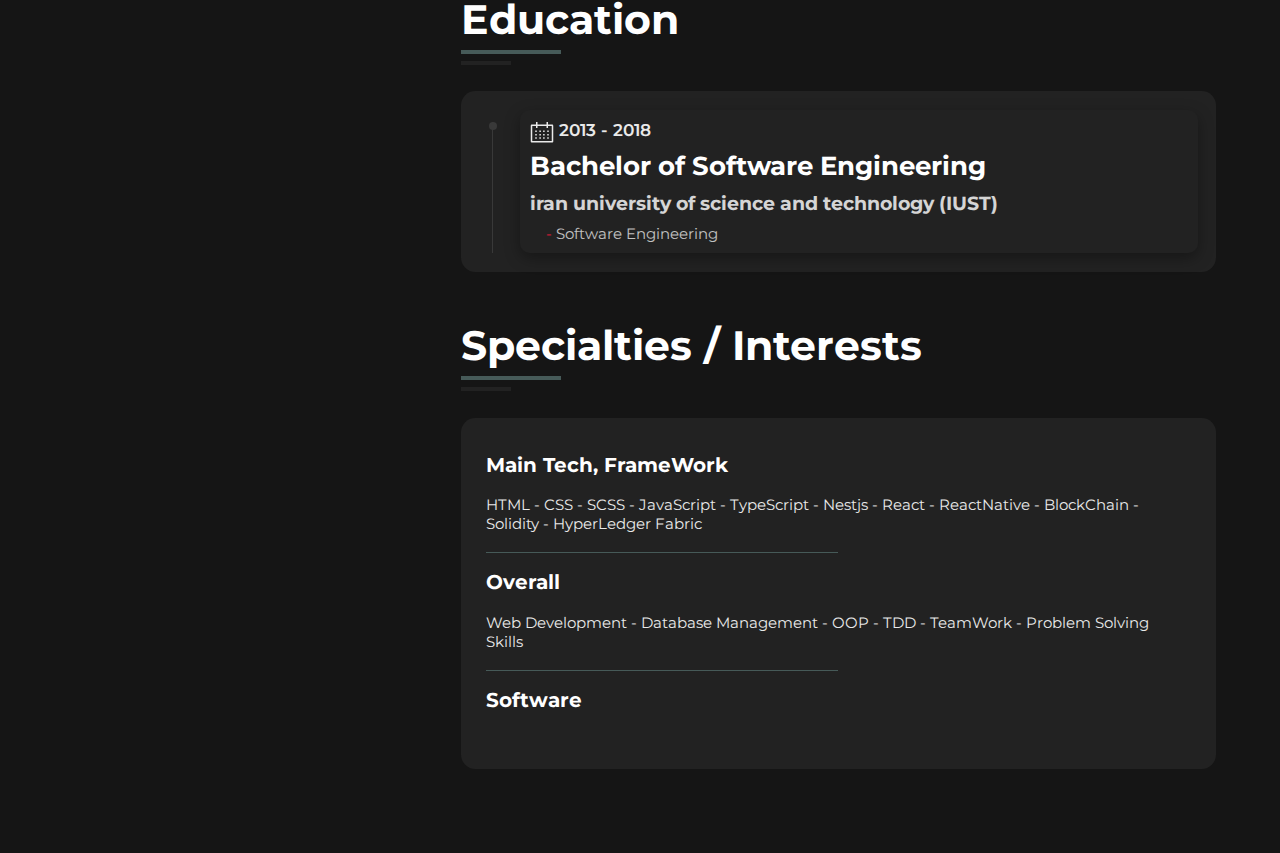
==== commit e72bdc87: "update style" ====
--- a/index.html
+++ b/index.html
@@ -1 +1 @@
-<!doctype html><html lang="en"><head><meta charset="utf-8"/><link rel="icon" href="/favicon.ico"/><meta name="viewport" content="width=device-width,initial-scale=1"/><meta name="theme-color" content="#000000"/><link rel="image_src" href="https://mohamadnabikhani.github.io/profile.jpg"/><meta name="description" content="Hey, My name is Mohammad Nabikhani, this is my personal website. You can take a look at my resume, download my CV and see how you can contact me"/><meta property="og:title" content="Mohammad Nabikhani"/><meta property="og:site_name" content="Mohammad Nabikhani"/><meta property="og:url" content="https://mohamadnabikhani.github.io"/><meta property="og:description" content="Hey, My name is Mohammad Nabikhani, this is my personal website. You can take a look at my resume, download my CV and see how you can contact me"/><meta property="og:type" content="profile"/><meta property="og:image" content="https://mohamadnabikhani.github.io/profile.jpg"/><meta property="og:image:width" content="1580"/><meta property="og:image:height" content="790"/><meta name="twitter:image" content="https://mohamadnabikhani.github.io/profile.jpg"/><link rel="manifest" href="/manifest.json"/><title>Mohammad Nabikhani</title><link href="/static/css/main.4b923ced.chunk.css" rel="stylesheet"></head><body><noscript>You need to enable JavaScript to run this app.</noscript><div id="root"></div><script>!function(e){function r(r){for(var n,a,i=r[0],c=r[1],l=r[2],p=0,s=[];p<i.length;p++)a=i[p],Object.prototype.hasOwnProperty.call(o,a)&&o[a]&&s.push(o[a][0]),o[a]=0;for(n in c)Object.prototype.hasOwnProperty.call(c,n)&&(e[n]=c[n]);for(f&&f(r);s.length;)s.shift()();return u.push.apply(u,l||[]),t()}function t(){for(var e,r=0;r<u.length;r++){for(var t=u[r],n=!0,i=1;i<t.length;i++){var c=t[i];0!==o[c]&&(n=!1)}n&&(u.splice(r--,1),e=a(a.s=t[0]))}return e}var n={},o={1:0},u=[];function a(r){if(n[r])return n[r].exports;var t=n[r]={i:r,l:!1,exports:{}};return e[r].call(t.exports,t,t.exports,a),t.l=!0,t.exports}a.e=function(e){var r=[],t=o[e];if(0!==t)if(t)r.push(t[2]);else{var n=new Promise((function(r,n){t=o[e]=[r,n]}));r.push(t[2]=n);var u,i=document.createElement("script");i.charset="utf-8",i.timeout=120,a.nc&&i.setAttribute("nonce",a.nc),i.src=function(e){return a.p+"static/js/"+({}[e]||e)+"."+{3:"f616d267"}[e]+".chunk.js"}(e);var c=new Error;u=function(r){i.onerror=i.onload=null,clearTimeout(l);var t=o[e];if(0!==t){if(t){var n=r&&("load"===r.type?"missing":r.type),u=r&&r.target&&r.target.src;c.message="Loading chunk "+e+" failed.\n("+n+": "+u+")",c.name="ChunkLoadError",c.type=n,c.request=u,t[1](c)}o[e]=void 0}};var l=setTimeout((function(){u({type:"timeout",target:i})}),12e4);i.onerror=i.onload=u,document.head.appendChild(i)}return Promise.all(r)},a.m=e,a.c=n,a.d=function(e,r,t){a.o(e,r)||Object.defineProperty(e,r,{enumerable:!0,get:t})},a.r=function(e){"undefined"!=typeof Symbol&&Symbol.toStringTag&&Object.defineProperty(e,Symbol.toStringTag,{value:"Module"}),Object.defineProperty(e,"__esModule",{value:!0})},a.t=function(e,r){if(1&r&&(e=a(e)),8&r)return e;if(4&r&&"object"==typeof e&&e&&e.__esModule)return e;var t=Object.create(null);if(a.r(t),Object.defineProperty(t,"default",{enumerable:!0,value:e}),2&r&&"string"!=typeof e)for(var n in e)a.d(t,n,function(r){return e[r]}.bind(null,n));return t},a.n=function(e){var r=e&&e.__esModule?function(){return e.default}:function(){return e};return a.d(r,"a",r),r},a.o=function(e,r){return Object.prototype.hasOwnProperty.call(e,r)},a.p="/",a.oe=function(e){throw console.error(e),e};var i=this["webpackJsonpmy-page"]=this["webpackJsonpmy-page"]||[],c=i.push.bind(i);i.push=r,i=i.slice();for(var l=0;l<i.length;l++)r(i[l]);var f=c;t()}([])</script><script src="/static/js/2.a9b4d9c1.chunk.js"></script><script src="/static/js/main.22e80c6b.chunk.js"></script></body></html>+<!doctype html><html lang="en"><head><meta charset="utf-8"/><link rel="icon" href="/favicon.ico"/><meta name="viewport" content="width=device-width,initial-scale=1"/><meta name="theme-color" content="#000000"/><link rel="image_src" href="https://mohamadnabikhani.github.io/profile.jpg"/><meta name="description" content="Hey, My name is Mohammad Nabikhani, this is my personal website. You can take a look at my resume, download my CV and see how you can contact me"/><meta property="og:title" content="Mohammad Nabikhani"/><meta property="og:site_name" content="Mohammad Nabikhani"/><meta property="og:url" content="https://mohamadnabikhani.github.io"/><meta property="og:description" content="Hey, My name is Mohammad Nabikhani, this is my personal website. You can take a look at my resume, download my CV and see how you can contact me"/><meta property="og:type" content="profile"/><meta property="og:image" content="https://mohamadnabikhani.github.io/profile.jpg"/><meta property="og:image:width" content="1580"/><meta property="og:image:height" content="790"/><meta name="twitter:image" content="https://mohamadnabikhani.github.io/profile.jpg"/><link rel="manifest" href="/manifest.json"/><title>Mohammad Nabikhani</title><link href="/static/css/main.3ede3a80.chunk.css" rel="stylesheet"></head><body><noscript>You need to enable JavaScript to run this app.</noscript><div id="root"></div><script>!function(e){function r(r){for(var n,a,i=r[0],c=r[1],l=r[2],p=0,s=[];p<i.length;p++)a=i[p],Object.prototype.hasOwnProperty.call(o,a)&&o[a]&&s.push(o[a][0]),o[a]=0;for(n in c)Object.prototype.hasOwnProperty.call(c,n)&&(e[n]=c[n]);for(f&&f(r);s.length;)s.shift()();return u.push.apply(u,l||[]),t()}function t(){for(var e,r=0;r<u.length;r++){for(var t=u[r],n=!0,i=1;i<t.length;i++){var c=t[i];0!==o[c]&&(n=!1)}n&&(u.splice(r--,1),e=a(a.s=t[0]))}return e}var n={},o={1:0},u=[];function a(r){if(n[r])return n[r].exports;var t=n[r]={i:r,l:!1,exports:{}};return e[r].call(t.exports,t,t.exports,a),t.l=!0,t.exports}a.e=function(e){var r=[],t=o[e];if(0!==t)if(t)r.push(t[2]);else{var n=new Promise((function(r,n){t=o[e]=[r,n]}));r.push(t[2]=n);var u,i=document.createElement("script");i.charset="utf-8",i.timeout=120,a.nc&&i.setAttribute("nonce",a.nc),i.src=function(e){return a.p+"static/js/"+({}[e]||e)+"."+{3:"f616d267"}[e]+".chunk.js"}(e);var c=new Error;u=function(r){i.onerror=i.onload=null,clearTimeout(l);var t=o[e];if(0!==t){if(t){var n=r&&("load"===r.type?"missing":r.type),u=r&&r.target&&r.target.src;c.message="Loading chunk "+e+" failed.\n("+n+": "+u+")",c.name="ChunkLoadError",c.type=n,c.request=u,t[1](c)}o[e]=void 0}};var l=setTimeout((function(){u({type:"timeout",target:i})}),12e4);i.onerror=i.onload=u,document.head.appendChild(i)}return Promise.all(r)},a.m=e,a.c=n,a.d=function(e,r,t){a.o(e,r)||Object.defineProperty(e,r,{enumerable:!0,get:t})},a.r=function(e){"undefined"!=typeof Symbol&&Symbol.toStringTag&&Object.defineProperty(e,Symbol.toStringTag,{value:"Module"}),Object.defineProperty(e,"__esModule",{value:!0})},a.t=function(e,r){if(1&r&&(e=a(e)),8&r)return e;if(4&r&&"object"==typeof e&&e&&e.__esModule)return e;var t=Object.create(null);if(a.r(t),Object.defineProperty(t,"default",{enumerable:!0,value:e}),2&r&&"string"!=typeof e)for(var n in e)a.d(t,n,function(r){return e[r]}.bind(null,n));return t},a.n=function(e){var r=e&&e.__esModule?function(){return e.default}:function(){return e};return a.d(r,"a",r),r},a.o=function(e,r){return Object.prototype.hasOwnProperty.call(e,r)},a.p="/",a.oe=function(e){throw console.error(e),e};var i=this["webpackJsonpmy-page"]=this["webpackJsonpmy-page"]||[],c=i.push.bind(i);i.push=r,i=i.slice();for(var l=0;l<i.length;l++)r(i[l]);var f=c;t()}([])</script><script src="/static/js/2.a9b4d9c1.chunk.js"></script><script src="/static/js/main.3304aa7a.chunk.js"></script></body></html>--- a/static/css/main.3ede3a80.chunk.css
+++ b/static/css/main.3ede3a80.chunk.css
@@ -0,0 +1,2 @@
+@import url(https://fonts.googleapis.com/css2?family=Lato:ital,wght@0,100;0,300;0,400;0,700;0,900;1,100;1,300;1,400;1,700;1,900&family=Montserrat:ital,wght@0,100;0,200;0,300;0,400;0,500;0,600;0,700;0,800;0,900;1,100;1,200;1,300;1,400;1,500;1,600;1,700;1,800;1,900&family=Rubik:ital,wght@0,300;0,400;0,500;0,600;0,700;0,800;0,900;1,300;1,400;1,500;1,600;1,700;1,800;1,900&display=swap);:root{--dark-black:#151515;--light-gray:#222;--text:#e9e9e9;--white:#080808;--border:#393939;--red:#ec1839;--light-green:#465a58}li{list-style:none}h1,h2,h3{color:#fff}*{box-sizing:border-box;font-family:"Montserrat",Segoe UI,Roboto,Oxygen,Ubuntu,Cantarell,Fira Sans,Droid Sans,Helvetica Neue,sans-serif,-apple-system,BlinkMacSystemFont;-webkit-tap-highlight-color:transparent}*,body,html{padding:0;margin:0}body,html{background-color:#151515;background-color:var(--dark-black);color:#e9e9e9;color:var(--text);width:100vw;max-width:100vw;overflow-x:hidden;align-items:center}a{color:inherit;text-decoration:none}.colorRed{color:#ec1839;color:var(--red)}.container{display:flex;width:100%}@media (orientation:portrait){.container{min-width:350px}}.containerCont{max-width:1109px;direction:ltr}.sectionCont{font-size:.96rem;margin-bottom:3rem}.sectionCont h2{font-size:2.56rem;text-transform:capitalize;position:relative;padding-bottom:calc(.48em + 8px)}.sectionCont h2:before{bottom:calc(.32em + 4px);background-color:#465a58;background-color:var(--light-green);width:100px}.sectionCont h2:after,.sectionCont h2:before{content:"";height:4px;position:absolute;left:0}.sectionCont h2:after{bottom:.16em;background-color:#222;background-color:var(--light-gray);width:50px}.sectionCont h3{font-size:1.6rem}.sectionCont h4{font-size:1.2rem;opacity:.9}.sectionCont h5{font-size:1.04rem;font-weight:600}.sectionCont h5>span{opacity:.9}.sectionContAbout{margin-top:3rem}@media (orientation:portrait){.sectionContAbout{margin-top:calc(1rem + 5vh)}}.sectionContAbout h3{margin-top:.8em;margin-bottom:.6em}.sectionContAbout p{font-size:1.04rem;margin-bottom:.77em;line-height:1.4em}.sectionContAbout p>strong{font-weight:600;color:#fff;cursor:pointer}.sectionContAbout p:last-child{margin-bottom:0}.rowFlexRes{display:flex;justify-content:space-between;align-items:flex-start}.cardContainer{margin-top:1.3em;width:100%;display:flex}.card{padding:1.2em;border-radius:.9rem;background-color:#222;background-color:var(--light-gray)}.card,.sectionContEducation,.sectionContExperience{width:100%}.sectionContEducation .card,.sectionContExperience .card{padding-left:2em}.sectionContEducation h3,.sectionContExperience h3{margin:.4em 0}.sectionContEducation h5,.sectionContExperience h5{position:relative}.sectionContEducation h5:before,.sectionContExperience h5:before{content:"";height:8px;width:8px;position:absolute;top:calc(.6em - .5rem);left:calc(-2.3rem - 5px);background-color:#393939;background-color:var(--border);border-radius:100%}.sectionContEducation .cardContent,.sectionContExperience .cardContent{position:relative;padding-left:1.8rem}.sectionContEducation .cardContent:before,.sectionContExperience .cardContent:before{content:"";height:calc(100% - .78125rem);position:absolute;top:.78125rem;left:0;background-color:#393939;background-color:var(--border);width:1px}.cardContent>.cardCont{margin-bottom:2.4em}.cardContent>.cardCont:last-child{margin-bottom:0}.cardContent>.cardCont ul{padding-left:1em;margin-top:.6em}.cardContent>.cardCont ul>li{margin-bottom:.3em}.cardContent>.cardCont ul>li:last-child{margin-bottom:0}.cardContent>.cardCont ul>li>span:nth-child(2){opacity:.8}.sectionContSkills{display:flex;flex-direction:column;width:100%}.sectionContSkills h3{margin-bottom:1em;line-height:.97em}.sectionContSkills .card{padding:1.2em 1.67em}@media (max-width:1223px){.sectionContEducation .card,.sectionContExperience .card{padding-right:.9em;padding-left:1.8em}}@media (max-width:1043px){.breakMainTechOverall{flex-direction:column}.breakMainTechOverall .cardContainer:first-child,.breakMainTechOverall .cardContainer:nth-child(2){margin-right:auto;margin-left:auto}.breakMainTechOverall .cardContainer:nth-child(2){margin-top:2em}}.target{height:3.58625rem;width:100%;margin-top:-3.58625rem;visibility:hidden}.cardCont{box-shadow:0 5px 15px rgb(0 0 0/35%);border-radius:10px;padding:10px}.cardCont>h5{display:flex;align-items:center}.cardCont>.timeline h5 svg{margin-right:5px;float:left}.cardCont>.timeline h5 span{display:inline}.cardCont>.timeline h5 svg>path{fill:#e9e9e9;fill:var(--text)}.skill-card .skill-section{display:flex;position:relative;flex-direction:column;justify-content:center;padding:20px 0}.skill-section:after{content:"";height:1px;position:absolute;bottom:0;left:0;background-color:#465a58;background-color:var(--light-green);width:50%}.skill-section:last-child:after{display:none}.skill-card h3{font-size:20px}.App{margin:0;padding:0;width:100vw;max-width:100vw;overflow-x:hidden;align-items:center}.display{flex-direction:column;width:100vw;height:100%;display:inline-block;padding:4vh 5vw 4vh 36vw}@media (max-width:660px){.display{width:100%;padding:4vh 5vw}.quote{display:none}}.quote-container{display:flex;flex-direction:column;color:#465a58;color:var(--light-green);font-size:15px;padding-left:160px;font-style:italic;text-align:justify}.quote-container span{direction:rtl;padding-right:100px}.node{width:5vh;height:5vh;outline:1px solid rgba(161,144,175,.75);display:grid}.grid-row{display:flex}.grid{top:0;right:0;position:fixed;text-align:center;z-index:-1}.tooltip{position:relative}.tooltip .tooltiptext{visibility:hidden;width:-webkit-max-content;width:-moz-max-content;width:max-content;background-color:#465a58;background-color:var(--light-green);color:#e9e9e9;color:var(--text);text-align:center;border-radius:4px;padding:7px;font-size:12px;position:absolute;top:-40px;z-index:1}.tooltip:hover .tooltiptext{visibility:visible}.profile_profile__2g4Gc{width:34vw;padding:4vh 3vw;height:100%;display:flex;flex-direction:column;justify-content:center;text-align:left;background-size:cover!important;background-repeat:no-repeat;position:fixed;color:#fff!important}@media (max-width:660px){.profile_profile__2g4Gc{width:100%;position:relative;height:100vh;text-align:center}.profile_profileUp__3GE1G{justify-content:center}.profile_buttons__1D0w0,.profile_buttons__1D0w0>div{width:100%;justify-content:center}}.profile_profileDown__1JX_H{padding-right:.24rem;width:100%;display:flex;flex-direction:column;justify-content:center}.profile_profileDown__1JX_H h1{margin:5px 0;font-size:25px;font-weight:700}.profile_profileDown__1JX_H h2{margin:3px 0;font-size:20px;font-weight:lighter}.profile_profileDown__1JX_H h3{margin:3px 0;font-size:16px;font-weight:400}.profile_brH2__3OcqN{display:none}.profile_buttons__1D0w0{font-size:.96rem;margin-top:1.2em;display:flex;flex-direction:column;align-self:flex-start}.profile_buttons__1D0w0 button{outline:none;font-family:inherit;margin-right:.5em;cursor:pointer;font-size:inherit}.profile_buttons__1D0w0 button:last-child{margin-right:0}.profile_buttons__1D0w0>div:first-child{display:flex;margin-bottom:.5em}.profile_but__29yV-{color:var(--dark-black);font-weight:700;font-size:12px;height:36px;border:none;padding:5px;border-radius:6px}.profile_but__29yV->a{font-size:12px}.profile_svgBut__k0MI6{padding:0;background-color:var(--dark-black);width:30px;height:30px;box-sizing:border-box}.profile_svgBut__k0MI6,.profile_svgBut__k0MI6>a{display:flex;border-radius:100%;border:none;justify-content:center;align-items:center}.profile_svgBut__k0MI6>a{width:100%;height:100%;background-color:#000}.profile_svgBut__k0MI6>a svg>path{fill:#e1eeed}.profile_svgBut__k0MI6>a>*{width:inherit;height:inherit}@media (hover:hover){.profile_svgBut__k0MI6>a:hover .profile_svgBut__k0MI6{background-color:var(--light-green);transition:background-color .2s linear}.profile_svgBut__k0MI6>a:hover svg>path{fill:var(--light-green);transition:fill .2s linear}.profile_but__29yV-:hover{background-color:var(--light-green);transition:background-color .2s linear}}.profile_profileUp__3GE1G{width:100%;display:flex;align-items:center;min-width:12rem;border-radius:50%;margin:50px 0}.profile_profileUp__3GE1G>img{width:250px;border-radius:50%}
+/*# sourceMappingURL=main.3ede3a80.chunk.css.map */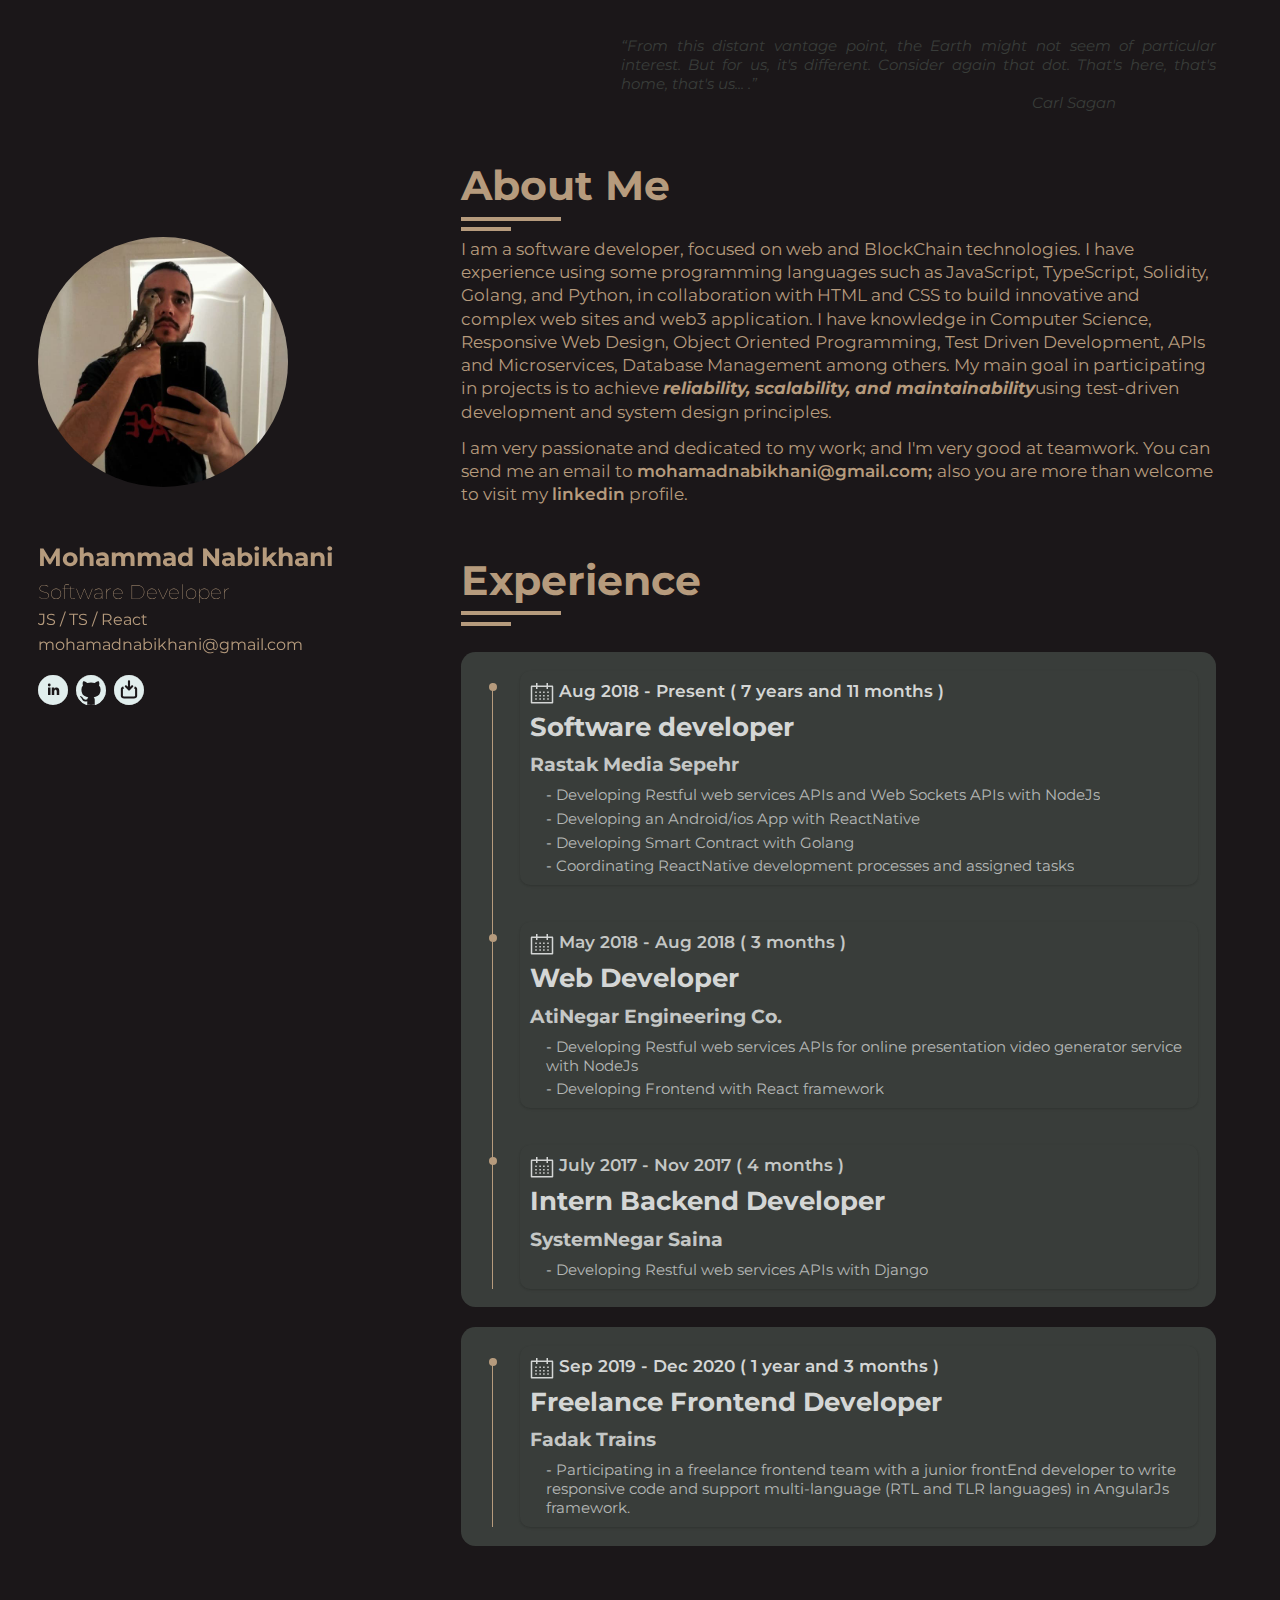
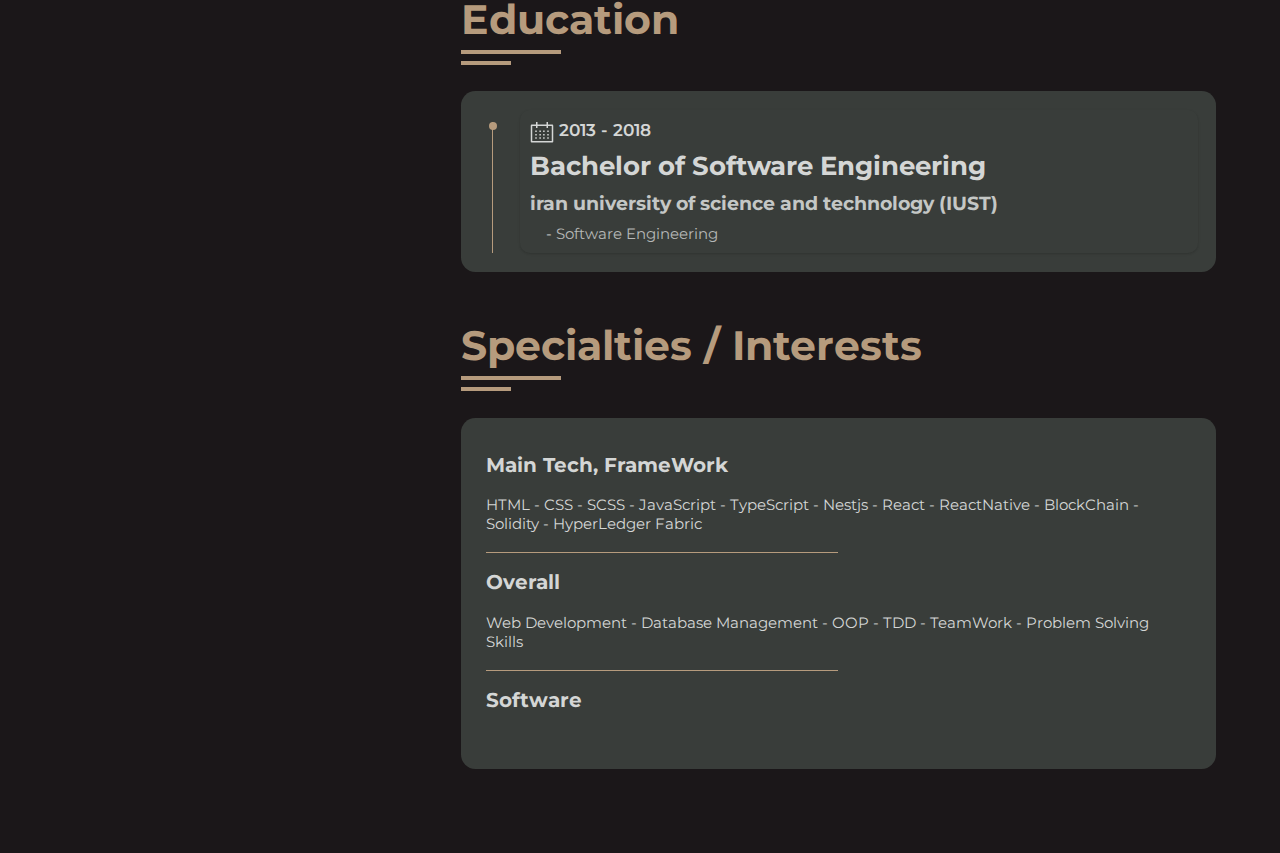
==== commit e059a251: "update color schema" ====
--- a/index.html
+++ b/index.html
@@ -1 +1 @@
-<!doctype html><html lang="en"><head><meta charset="utf-8"/><link rel="icon" href="/favicon.ico"/><meta name="viewport" content="width=device-width,initial-scale=1"/><meta name="theme-color" content="#000000"/><link rel="image_src" href="https://mohamadnabikhani.github.io/profile.jpg"/><meta name="description" content="Hey, My name is Mohammad Nabikhani, this is my personal website. You can take a look at my resume, download my CV and see how you can contact me"/><meta property="og:title" content="Mohammad Nabikhani"/><meta property="og:site_name" content="Mohammad Nabikhani"/><meta property="og:url" content="https://mohamadnabikhani.github.io"/><meta property="og:description" content="Hey, My name is Mohammad Nabikhani, this is my personal website. You can take a look at my resume, download my CV and see how you can contact me"/><meta property="og:type" content="profile"/><meta property="og:image" content="https://mohamadnabikhani.github.io/profile.jpg"/><meta property="og:image:width" content="1580"/><meta property="og:image:height" content="790"/><meta name="twitter:image" content="https://mohamadnabikhani.github.io/profile.jpg"/><link rel="manifest" href="/manifest.json"/><title>Mohammad Nabikhani</title><link href="/static/css/main.3ede3a80.chunk.css" rel="stylesheet"></head><body><noscript>You need to enable JavaScript to run this app.</noscript><div id="root"></div><script>!function(e){function r(r){for(var n,a,i=r[0],c=r[1],l=r[2],p=0,s=[];p<i.length;p++)a=i[p],Object.prototype.hasOwnProperty.call(o,a)&&o[a]&&s.push(o[a][0]),o[a]=0;for(n in c)Object.prototype.hasOwnProperty.call(c,n)&&(e[n]=c[n]);for(f&&f(r);s.length;)s.shift()();return u.push.apply(u,l||[]),t()}function t(){for(var e,r=0;r<u.length;r++){for(var t=u[r],n=!0,i=1;i<t.length;i++){var c=t[i];0!==o[c]&&(n=!1)}n&&(u.splice(r--,1),e=a(a.s=t[0]))}return e}var n={},o={1:0},u=[];function a(r){if(n[r])return n[r].exports;var t=n[r]={i:r,l:!1,exports:{}};return e[r].call(t.exports,t,t.exports,a),t.l=!0,t.exports}a.e=function(e){var r=[],t=o[e];if(0!==t)if(t)r.push(t[2]);else{var n=new Promise((function(r,n){t=o[e]=[r,n]}));r.push(t[2]=n);var u,i=document.createElement("script");i.charset="utf-8",i.timeout=120,a.nc&&i.setAttribute("nonce",a.nc),i.src=function(e){return a.p+"static/js/"+({}[e]||e)+"."+{3:"f616d267"}[e]+".chunk.js"}(e);var c=new Error;u=function(r){i.onerror=i.onload=null,clearTimeout(l);var t=o[e];if(0!==t){if(t){var n=r&&("load"===r.type?"missing":r.type),u=r&&r.target&&r.target.src;c.message="Loading chunk "+e+" failed.\n("+n+": "+u+")",c.name="ChunkLoadError",c.type=n,c.request=u,t[1](c)}o[e]=void 0}};var l=setTimeout((function(){u({type:"timeout",target:i})}),12e4);i.onerror=i.onload=u,document.head.appendChild(i)}return Promise.all(r)},a.m=e,a.c=n,a.d=function(e,r,t){a.o(e,r)||Object.defineProperty(e,r,{enumerable:!0,get:t})},a.r=function(e){"undefined"!=typeof Symbol&&Symbol.toStringTag&&Object.defineProperty(e,Symbol.toStringTag,{value:"Module"}),Object.defineProperty(e,"__esModule",{value:!0})},a.t=function(e,r){if(1&r&&(e=a(e)),8&r)return e;if(4&r&&"object"==typeof e&&e&&e.__esModule)return e;var t=Object.create(null);if(a.r(t),Object.defineProperty(t,"default",{enumerable:!0,value:e}),2&r&&"string"!=typeof e)for(var n in e)a.d(t,n,function(r){return e[r]}.bind(null,n));return t},a.n=function(e){var r=e&&e.__esModule?function(){return e.default}:function(){return e};return a.d(r,"a",r),r},a.o=function(e,r){return Object.prototype.hasOwnProperty.call(e,r)},a.p="/",a.oe=function(e){throw console.error(e),e};var i=this["webpackJsonpmy-page"]=this["webpackJsonpmy-page"]||[],c=i.push.bind(i);i.push=r,i=i.slice();for(var l=0;l<i.length;l++)r(i[l]);var f=c;t()}([])</script><script src="/static/js/2.a9b4d9c1.chunk.js"></script><script src="/static/js/main.3304aa7a.chunk.js"></script></body></html>+<!doctype html><html lang="en"><head><meta charset="utf-8"/><link rel="icon" href="/favicon.ico"/><meta name="viewport" content="width=device-width,initial-scale=1"/><meta name="theme-color" content="#000000"/><link rel="image_src" href="https://mohamadnabikhani.github.io/profile.jpg"/><meta name="description" content="Hey, My name is Mohammad Nabikhani, this is my personal website. You can take a look at my resume, download my CV and see how you can contact me"/><meta property="og:title" content="Mohammad Nabikhani"/><meta property="og:site_name" content="Mohammad Nabikhani"/><meta property="og:url" content="https://mohamadnabikhani.github.io"/><meta property="og:description" content="Hey, My name is Mohammad Nabikhani, this is my personal website. You can take a look at my resume, download my CV and see how you can contact me"/><meta property="og:type" content="profile"/><meta property="og:image" content="https://mohamadnabikhani.github.io/profile.jpg"/><meta property="og:image:width" content="1580"/><meta property="og:image:height" content="790"/><meta name="twitter:image" content="https://mohamadnabikhani.github.io/profile.jpg"/><link rel="manifest" href="/manifest.json"/><title>Mohammad Nabikhani</title><link href="/static/css/main.c7448d06.chunk.css" rel="stylesheet"></head><body><noscript>You need to enable JavaScript to run this app.</noscript><div id="root"></div><script>!function(e){function r(r){for(var n,a,i=r[0],c=r[1],l=r[2],p=0,s=[];p<i.length;p++)a=i[p],Object.prototype.hasOwnProperty.call(o,a)&&o[a]&&s.push(o[a][0]),o[a]=0;for(n in c)Object.prototype.hasOwnProperty.call(c,n)&&(e[n]=c[n]);for(f&&f(r);s.length;)s.shift()();return u.push.apply(u,l||[]),t()}function t(){for(var e,r=0;r<u.length;r++){for(var t=u[r],n=!0,i=1;i<t.length;i++){var c=t[i];0!==o[c]&&(n=!1)}n&&(u.splice(r--,1),e=a(a.s=t[0]))}return e}var n={},o={1:0},u=[];function a(r){if(n[r])return n[r].exports;var t=n[r]={i:r,l:!1,exports:{}};return e[r].call(t.exports,t,t.exports,a),t.l=!0,t.exports}a.e=function(e){var r=[],t=o[e];if(0!==t)if(t)r.push(t[2]);else{var n=new Promise((function(r,n){t=o[e]=[r,n]}));r.push(t[2]=n);var u,i=document.createElement("script");i.charset="utf-8",i.timeout=120,a.nc&&i.setAttribute("nonce",a.nc),i.src=function(e){return a.p+"static/js/"+({}[e]||e)+"."+{3:"f616d267"}[e]+".chunk.js"}(e);var c=new Error;u=function(r){i.onerror=i.onload=null,clearTimeout(l);var t=o[e];if(0!==t){if(t){var n=r&&("load"===r.type?"missing":r.type),u=r&&r.target&&r.target.src;c.message="Loading chunk "+e+" failed.\n("+n+": "+u+")",c.name="ChunkLoadError",c.type=n,c.request=u,t[1](c)}o[e]=void 0}};var l=setTimeout((function(){u({type:"timeout",target:i})}),12e4);i.onerror=i.onload=u,document.head.appendChild(i)}return Promise.all(r)},a.m=e,a.c=n,a.d=function(e,r,t){a.o(e,r)||Object.defineProperty(e,r,{enumerable:!0,get:t})},a.r=function(e){"undefined"!=typeof Symbol&&Symbol.toStringTag&&Object.defineProperty(e,Symbol.toStringTag,{value:"Module"}),Object.defineProperty(e,"__esModule",{value:!0})},a.t=function(e,r){if(1&r&&(e=a(e)),8&r)return e;if(4&r&&"object"==typeof e&&e&&e.__esModule)return e;var t=Object.create(null);if(a.r(t),Object.defineProperty(t,"default",{enumerable:!0,value:e}),2&r&&"string"!=typeof e)for(var n in e)a.d(t,n,function(r){return e[r]}.bind(null,n));return t},a.n=function(e){var r=e&&e.__esModule?function(){return e.default}:function(){return e};return a.d(r,"a",r),r},a.o=function(e,r){return Object.prototype.hasOwnProperty.call(e,r)},a.p="/",a.oe=function(e){throw console.error(e),e};var i=this["webpackJsonpmy-page"]=this["webpackJsonpmy-page"]||[],c=i.push.bind(i);i.push=r,i=i.slice();for(var l=0;l<i.length;l++)r(i[l]);var f=c;t()}([])</script><script src="/static/js/2.a9b4d9c1.chunk.js"></script><script src="/static/js/main.042f61fd.chunk.js"></script></body></html>--- a/static/css/main.c7448d06.chunk.css
+++ b/static/css/main.c7448d06.chunk.css
@@ -0,0 +1,2 @@
+@import url(https://fonts.googleapis.com/css2?family=Lato:ital,wght@0,100;0,300;0,400;0,700;0,900;1,100;1,300;1,400;1,700;1,900&family=Montserrat:ital,wght@0,100;0,200;0,300;0,400;0,500;0,600;0,700;0,800;0,900;1,100;1,200;1,300;1,400;1,500;1,600;1,700;1,800;1,900&family=Rubik:ital,wght@0,300;0,400;0,500;0,600;0,700;0,800;0,900;1,300;1,400;1,500;1,600;1,700;1,800;1,900&display=swap);:root{--main-background:#1b1719;--main-text:#b69b7d;--card-background:#393d3a;--card-text:#d4d6d5;--header:#b69b7d;--quote:#393d3a;--line:#b69b7d}li{list-style:none}h1,h2,h3{color:#b69b7d;color:var(--header)}*{box-sizing:border-box;font-family:"Montserrat",Segoe UI,Roboto,Oxygen,Ubuntu,Cantarell,Fira Sans,Droid Sans,Helvetica Neue,sans-serif,-apple-system,BlinkMacSystemFont;-webkit-tap-highlight-color:transparent}*,body,html{padding:0;margin:0}body,html{background-color:#1b1719;background-color:var(--main-background);color:#b69b7d;color:var(--main-text);width:100vw;max-width:100vw;overflow-x:hidden;align-items:center}a{color:inherit;text-decoration:none}.container{display:flex;width:100%}@media (orientation:portrait){.container{min-width:350px}}.containerCont{max-width:1109px;direction:ltr}.sectionCont{font-size:.96rem;margin-bottom:3rem}.sectionCont h2{font-size:2.56rem;text-transform:capitalize;position:relative;padding-bottom:calc(.48em + 8px)}.sectionCont h2:before{bottom:calc(.32em + 4px);width:100px}.sectionCont h2:after,.sectionCont h2:before{content:"";height:4px;position:absolute;left:0;background-color:#b69b7d;background-color:var(--line)}.sectionCont h2:after{bottom:.16em;width:50px}.sectionCont h3{font-size:1.6rem}.sectionCont h4{font-size:1.2rem;opacity:.9}.sectionCont h5{font-size:1.04rem;font-weight:600}.sectionCont h5>span{opacity:.9}.sectionContAbout{margin-top:3rem}@media (orientation:portrait){.sectionContAbout{margin-top:calc(1rem + 5vh)}}.sectionContAbout h3{margin-top:.8em;margin-bottom:.6em}.sectionContAbout p{font-size:1.04rem;margin-bottom:.77em;line-height:1.4em}.sectionContAbout p>strong{font-weight:600;color:#b69b7d;color:var(--line);cursor:pointer}.sectionContAbout p:last-child{margin-bottom:0}.rowFlexRes{display:flex;justify-content:space-between;align-items:flex-start}.cardContainer{margin-top:1.3em;width:100%;display:flex}.card{width:100%;padding:1.2em;border-radius:.9rem;background-color:#393d3a;background-color:var(--card-background)}.card,.card h1,.card h2,.card h3{color:#d4d6d5;color:var(--card-text)}.sectionContEducation,.sectionContExperience{width:100%}.sectionContEducation .card,.sectionContExperience .card{padding-left:2em}.sectionContEducation h3,.sectionContExperience h3{margin:.4em 0}.sectionContEducation h5,.sectionContExperience h5{position:relative}.sectionContEducation h5:before,.sectionContExperience h5:before{content:"";height:8px;width:8px;position:absolute;top:calc(.6em - .5rem);left:calc(-2.3rem - 5px);background-color:#b69b7d;background-color:var(--line);border-radius:100%}.sectionContEducation .cardContent,.sectionContExperience .cardContent{position:relative;padding-left:1.8rem}.sectionContEducation .cardContent:before,.sectionContExperience .cardContent:before{content:"";height:calc(100% - .78125rem);position:absolute;top:.78125rem;left:0;background-color:#b69b7d;background-color:var(--line);width:1px}.cardContent>.cardCont{margin-bottom:2.4em}.cardContent>.cardCont:last-child{margin-bottom:0}.cardContent>.cardCont ul{padding-left:1em;margin-top:.6em}.cardContent>.cardCont ul>li{margin-bottom:.3em}.cardContent>.cardCont ul>li:last-child{margin-bottom:0}.cardContent>.cardCont ul>li>span:nth-child(2){opacity:.8}.sectionContSkills{display:flex;flex-direction:column;width:100%}.sectionContSkills h3{margin-bottom:1em;line-height:.97em}.sectionContSkills .card{padding:1.2em 1.67em}@media (max-width:1223px){.sectionContEducation .card,.sectionContExperience .card{padding-right:.9em;padding-left:1.8em}}@media (max-width:1043px){.breakMainTechOverall{flex-direction:column}.breakMainTechOverall .cardContainer:first-child,.breakMainTechOverall .cardContainer:nth-child(2){margin-right:auto;margin-left:auto}.breakMainTechOverall .cardContainer:nth-child(2){margin-top:2em}}.target{height:3.58625rem;width:100%;margin-top:-3.58625rem;visibility:hidden}.cardCont{box-shadow:0 1px 3px 0 rgba(0,0,0,.1),0 1px 2px 0 rgba(0,0,0,.06);border-radius:10px;padding:10px}.cardCont>h5{display:flex;align-items:center}.cardCont>.timeline h5 svg{margin-right:5px;float:left}.cardCont>.timeline h5 span{display:inline}.cardCont>.timeline h5 svg>path{fill:#d4d6d5;fill:var(--card-text)}.skill-card .skill-section{display:flex;position:relative;flex-direction:column;justify-content:center;padding:20px 0}.skill-section:after{content:"";height:1px;position:absolute;bottom:0;left:0;background-color:#b69b7d;background-color:var(--line);width:50%}.skill-section:last-child:after{display:none}.skill-card h3{font-size:20px}.App{margin:0;padding:0;width:100vw;max-width:100vw;overflow-x:hidden;align-items:center}.display{flex-direction:column;width:100vw;height:100%;display:inline-block;padding:4vh 5vw 4vh 36vw}@media (max-width:660px){.display{width:100%;padding:4vh 5vw}.quote{display:none}}.quote-container{display:flex;flex-direction:column;color:#393d3a;color:var(--quote);font-size:15px;padding-left:160px;font-style:italic;text-align:justify}.quote-container span{direction:rtl;padding-right:100px}.node{width:5vh;height:5vh;outline:1px solid rgba(161,144,175,.75);display:grid}.grid-row{display:flex}.grid{top:0;right:0;position:fixed;text-align:center;z-index:-1}.tooltip{position:relative}.tooltip .tooltiptext{visibility:hidden;width:-webkit-max-content;width:-moz-max-content;width:max-content;background-color:#b69b7d;background-color:var(--main-text);color:#1b1719;color:var(--main-background);text-align:center;border-radius:4px;padding:7px;font-size:12px;position:absolute;top:-40px;z-index:1}.tooltip:hover .tooltiptext{visibility:visible}.profile_profile__2g4Gc{width:34vw;padding:4vh 3vw;height:100%;display:flex;flex-direction:column;justify-content:center;text-align:left;background-size:cover!important;background-repeat:no-repeat;position:fixed}@media (max-width:660px){.profile_profile__2g4Gc{width:100%;position:relative;height:100vh;text-align:center}.profile_profileUp__3GE1G{justify-content:center}.profile_buttons__1D0w0,.profile_buttons__1D0w0>div{width:100%;justify-content:center}}.profile_profileDown__1JX_H{padding-right:.24rem;width:100%;display:flex;flex-direction:column;justify-content:center}.profile_profileDown__1JX_H h1{margin:5px 0;font-size:25px;font-weight:700}.profile_profileDown__1JX_H h2{margin:3px 0;font-size:20px;font-weight:lighter}.profile_profileDown__1JX_H h3{margin:3px 0;font-size:16px;font-weight:400}.profile_brH2__3OcqN{display:none}.profile_buttons__1D0w0{font-size:.96rem;margin-top:1.2em;display:flex;flex-direction:column;align-self:flex-start}.profile_buttons__1D0w0 button{outline:none;font-family:inherit;margin-right:.5em;cursor:pointer;font-size:inherit}.profile_buttons__1D0w0 button:last-child{margin-right:0}.profile_buttons__1D0w0>div:first-child{display:flex;margin-bottom:.5em}.profile_svgBut__k0MI6{padding:0;width:30px;height:30px;box-sizing:border-box}.profile_svgBut__k0MI6,.profile_svgBut__k0MI6>a{display:flex;border-radius:100%;border:none;justify-content:center;align-items:center}.profile_svgBut__k0MI6>a{width:100%;height:100%;background-color:var(--main-background)}.profile_svgBut__k0MI6>a svg>path{fill:#e1eeed}.profile_svgBut__k0MI6>a>*{width:inherit;height:inherit}@media (hover:hover){.profile_svgBut__k0MI6>a:hover svg>path{fill:var(--main-text);transition:fill .2s linear}}.profile_profileUp__3GE1G{width:100%;display:flex;align-items:center;min-width:12rem;border-radius:50%;margin:50px 0}.profile_profileUp__3GE1G>img{width:250px;border-radius:50%}
+/*# sourceMappingURL=main.c7448d06.chunk.css.map */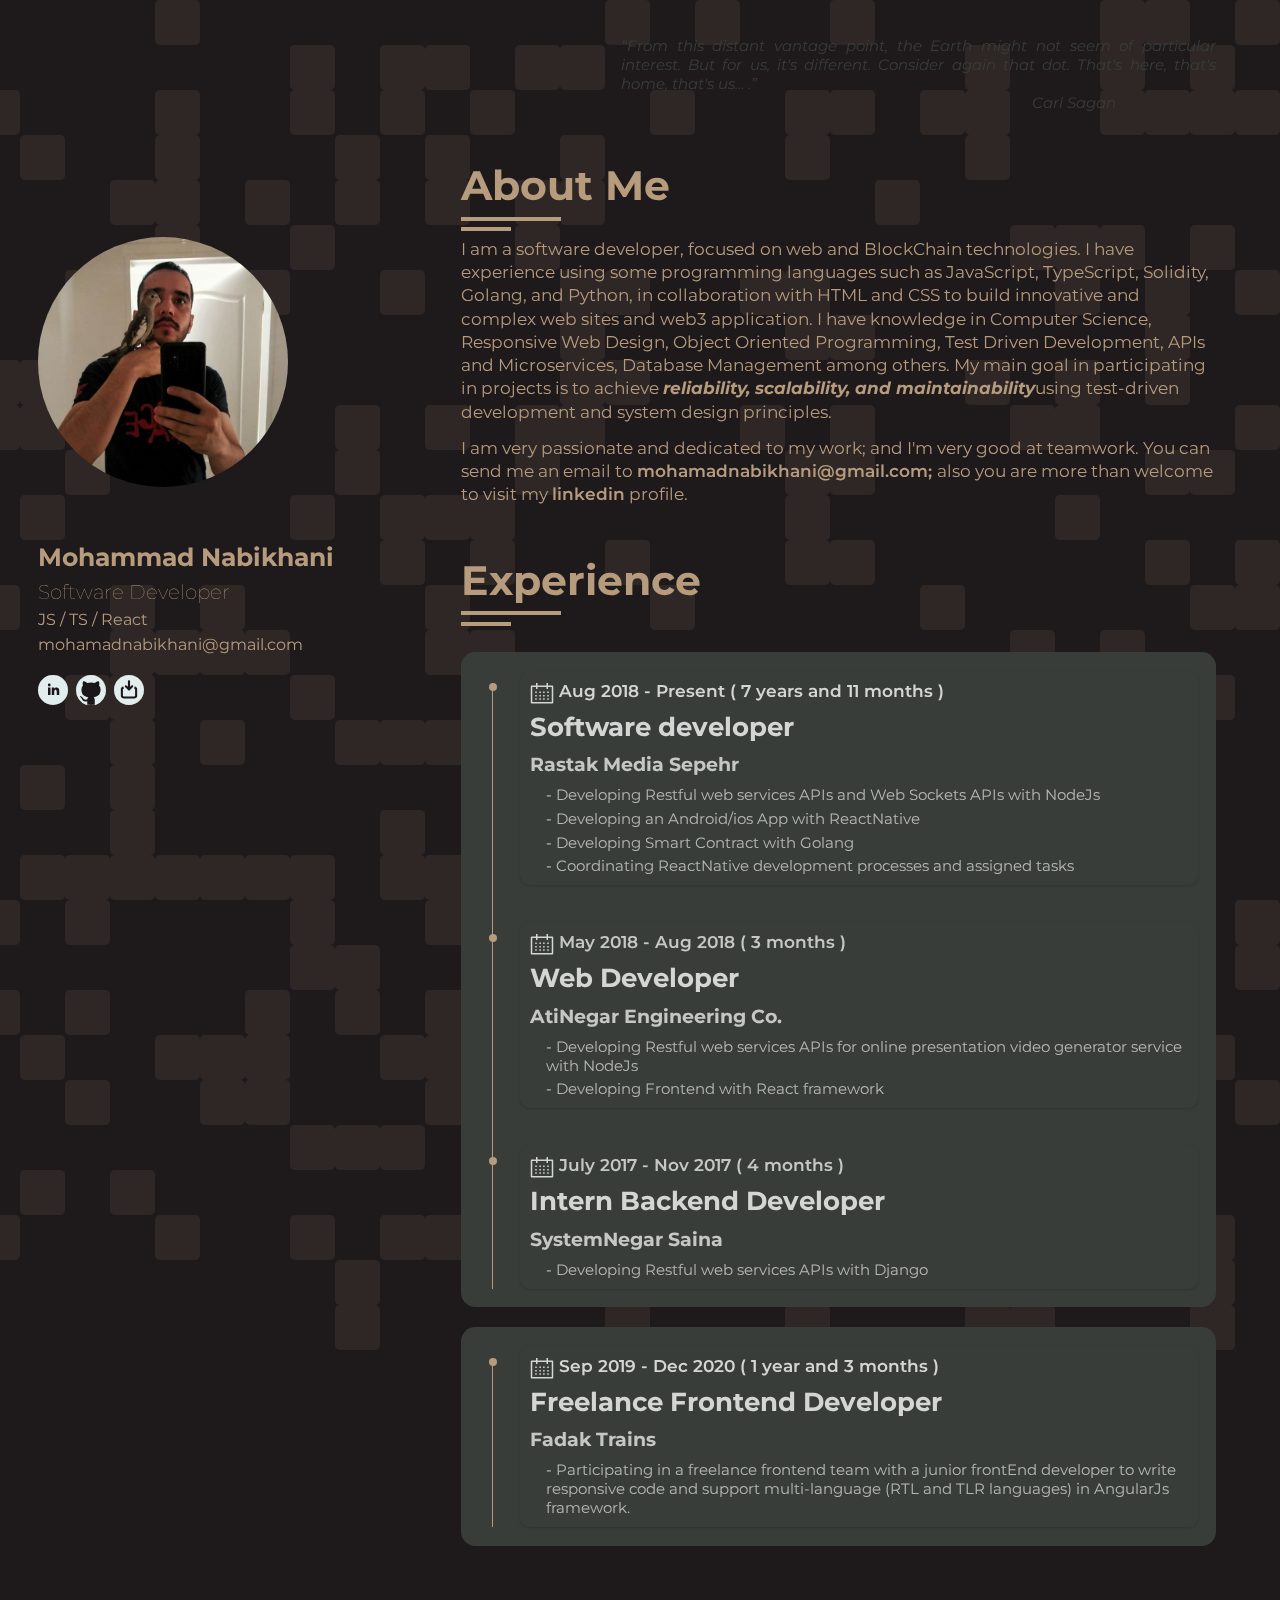
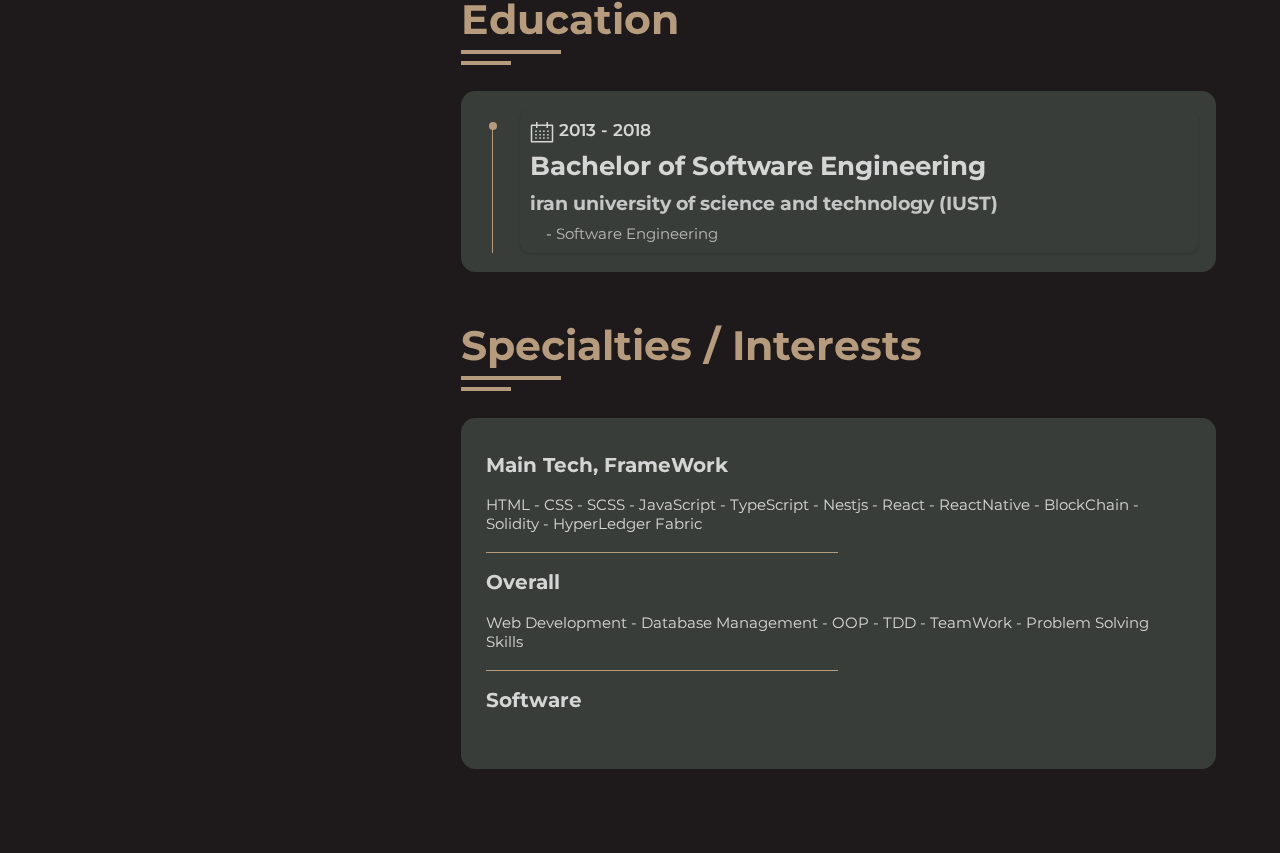
==== commit 0aa209a0: "add grid" ====
--- a/index.html
+++ b/index.html
@@ -1 +1 @@
-<!doctype html><html lang="en"><head><meta charset="utf-8"/><link rel="icon" href="/favicon.ico"/><meta name="viewport" content="width=device-width,initial-scale=1"/><meta name="theme-color" content="#000000"/><link rel="image_src" href="https://mohamadnabikhani.github.io/profile.jpg"/><meta name="description" content="Hey, My name is Mohammad Nabikhani, this is my personal website. You can take a look at my resume, download my CV and see how you can contact me"/><meta property="og:title" content="Mohammad Nabikhani"/><meta property="og:site_name" content="Mohammad Nabikhani"/><meta property="og:url" content="https://mohamadnabikhani.github.io"/><meta property="og:description" content="Hey, My name is Mohammad Nabikhani, this is my personal website. You can take a look at my resume, download my CV and see how you can contact me"/><meta property="og:type" content="profile"/><meta property="og:image" content="https://mohamadnabikhani.github.io/profile.jpg"/><meta property="og:image:width" content="1580"/><meta property="og:image:height" content="790"/><meta name="twitter:image" content="https://mohamadnabikhani.github.io/profile.jpg"/><link rel="manifest" href="/manifest.json"/><title>Mohammad Nabikhani</title><link href="/static/css/main.c7448d06.chunk.css" rel="stylesheet"></head><body><noscript>You need to enable JavaScript to run this app.</noscript><div id="root"></div><script>!function(e){function r(r){for(var n,a,i=r[0],c=r[1],l=r[2],p=0,s=[];p<i.length;p++)a=i[p],Object.prototype.hasOwnProperty.call(o,a)&&o[a]&&s.push(o[a][0]),o[a]=0;for(n in c)Object.prototype.hasOwnProperty.call(c,n)&&(e[n]=c[n]);for(f&&f(r);s.length;)s.shift()();return u.push.apply(u,l||[]),t()}function t(){for(var e,r=0;r<u.length;r++){for(var t=u[r],n=!0,i=1;i<t.length;i++){var c=t[i];0!==o[c]&&(n=!1)}n&&(u.splice(r--,1),e=a(a.s=t[0]))}return e}var n={},o={1:0},u=[];function a(r){if(n[r])return n[r].exports;var t=n[r]={i:r,l:!1,exports:{}};return e[r].call(t.exports,t,t.exports,a),t.l=!0,t.exports}a.e=function(e){var r=[],t=o[e];if(0!==t)if(t)r.push(t[2]);else{var n=new Promise((function(r,n){t=o[e]=[r,n]}));r.push(t[2]=n);var u,i=document.createElement("script");i.charset="utf-8",i.timeout=120,a.nc&&i.setAttribute("nonce",a.nc),i.src=function(e){return a.p+"static/js/"+({}[e]||e)+"."+{3:"f616d267"}[e]+".chunk.js"}(e);var c=new Error;u=function(r){i.onerror=i.onload=null,clearTimeout(l);var t=o[e];if(0!==t){if(t){var n=r&&("load"===r.type?"missing":r.type),u=r&&r.target&&r.target.src;c.message="Loading chunk "+e+" failed.\n("+n+": "+u+")",c.name="ChunkLoadError",c.type=n,c.request=u,t[1](c)}o[e]=void 0}};var l=setTimeout((function(){u({type:"timeout",target:i})}),12e4);i.onerror=i.onload=u,document.head.appendChild(i)}return Promise.all(r)},a.m=e,a.c=n,a.d=function(e,r,t){a.o(e,r)||Object.defineProperty(e,r,{enumerable:!0,get:t})},a.r=function(e){"undefined"!=typeof Symbol&&Symbol.toStringTag&&Object.defineProperty(e,Symbol.toStringTag,{value:"Module"}),Object.defineProperty(e,"__esModule",{value:!0})},a.t=function(e,r){if(1&r&&(e=a(e)),8&r)return e;if(4&r&&"object"==typeof e&&e&&e.__esModule)return e;var t=Object.create(null);if(a.r(t),Object.defineProperty(t,"default",{enumerable:!0,value:e}),2&r&&"string"!=typeof e)for(var n in e)a.d(t,n,function(r){return e[r]}.bind(null,n));return t},a.n=function(e){var r=e&&e.__esModule?function(){return e.default}:function(){return e};return a.d(r,"a",r),r},a.o=function(e,r){return Object.prototype.hasOwnProperty.call(e,r)},a.p="/",a.oe=function(e){throw console.error(e),e};var i=this["webpackJsonpmy-page"]=this["webpackJsonpmy-page"]||[],c=i.push.bind(i);i.push=r,i=i.slice();for(var l=0;l<i.length;l++)r(i[l]);var f=c;t()}([])</script><script src="/static/js/2.a9b4d9c1.chunk.js"></script><script src="/static/js/main.042f61fd.chunk.js"></script></body></html>+<!doctype html><html lang="en"><head><meta charset="utf-8"/><link rel="icon" href="/favicon.ico"/><meta name="viewport" content="width=device-width,initial-scale=1"/><meta name="theme-color" content="#000000"/><link rel="image_src" href="https://mohamadnabikhani.github.io/profile.jpg"/><meta name="description" content="Hey, My name is Mohammad Nabikhani, this is my personal website. You can take a look at my resume, download my CV and see how you can contact me"/><meta property="og:title" content="Mohammad Nabikhani"/><meta property="og:site_name" content="Mohammad Nabikhani"/><meta property="og:url" content="https://mohamadnabikhani.github.io"/><meta property="og:description" content="Hey, My name is Mohammad Nabikhani, this is my personal website. You can take a look at my resume, download my CV and see how you can contact me"/><meta property="og:type" content="profile"/><meta property="og:image" content="https://mohamadnabikhani.github.io/profile.jpg"/><meta property="og:image:width" content="1580"/><meta property="og:image:height" content="790"/><meta name="twitter:image" content="https://mohamadnabikhani.github.io/profile.jpg"/><link rel="manifest" href="/manifest.json"/><title>Mohammad Nabikhani</title><link href="/static/css/main.929dddaf.chunk.css" rel="stylesheet"></head><body><noscript>You need to enable JavaScript to run this app.</noscript><div id="root"></div><script>!function(e){function r(r){for(var n,a,i=r[0],c=r[1],l=r[2],p=0,s=[];p<i.length;p++)a=i[p],Object.prototype.hasOwnProperty.call(o,a)&&o[a]&&s.push(o[a][0]),o[a]=0;for(n in c)Object.prototype.hasOwnProperty.call(c,n)&&(e[n]=c[n]);for(f&&f(r);s.length;)s.shift()();return u.push.apply(u,l||[]),t()}function t(){for(var e,r=0;r<u.length;r++){for(var t=u[r],n=!0,i=1;i<t.length;i++){var c=t[i];0!==o[c]&&(n=!1)}n&&(u.splice(r--,1),e=a(a.s=t[0]))}return e}var n={},o={1:0},u=[];function a(r){if(n[r])return n[r].exports;var t=n[r]={i:r,l:!1,exports:{}};return e[r].call(t.exports,t,t.exports,a),t.l=!0,t.exports}a.e=function(e){var r=[],t=o[e];if(0!==t)if(t)r.push(t[2]);else{var n=new Promise((function(r,n){t=o[e]=[r,n]}));r.push(t[2]=n);var u,i=document.createElement("script");i.charset="utf-8",i.timeout=120,a.nc&&i.setAttribute("nonce",a.nc),i.src=function(e){return a.p+"static/js/"+({}[e]||e)+"."+{3:"d51c5c6e"}[e]+".chunk.js"}(e);var c=new Error;u=function(r){i.onerror=i.onload=null,clearTimeout(l);var t=o[e];if(0!==t){if(t){var n=r&&("load"===r.type?"missing":r.type),u=r&&r.target&&r.target.src;c.message="Loading chunk "+e+" failed.\n("+n+": "+u+")",c.name="ChunkLoadError",c.type=n,c.request=u,t[1](c)}o[e]=void 0}};var l=setTimeout((function(){u({type:"timeout",target:i})}),12e4);i.onerror=i.onload=u,document.head.appendChild(i)}return Promise.all(r)},a.m=e,a.c=n,a.d=function(e,r,t){a.o(e,r)||Object.defineProperty(e,r,{enumerable:!0,get:t})},a.r=function(e){"undefined"!=typeof Symbol&&Symbol.toStringTag&&Object.defineProperty(e,Symbol.toStringTag,{value:"Module"}),Object.defineProperty(e,"__esModule",{value:!0})},a.t=function(e,r){if(1&r&&(e=a(e)),8&r)return e;if(4&r&&"object"==typeof e&&e&&e.__esModule)return e;var t=Object.create(null);if(a.r(t),Object.defineProperty(t,"default",{enumerable:!0,value:e}),2&r&&"string"!=typeof e)for(var n in e)a.d(t,n,function(r){return e[r]}.bind(null,n));return t},a.n=function(e){var r=e&&e.__esModule?function(){return e.default}:function(){return e};return a.d(r,"a",r),r},a.o=function(e,r){return Object.prototype.hasOwnProperty.call(e,r)},a.p="/",a.oe=function(e){throw console.error(e),e};var i=this["webpackJsonpmy-page"]=this["webpackJsonpmy-page"]||[],c=i.push.bind(i);i.push=r,i=i.slice();for(var l=0;l<i.length;l++)r(i[l]);var f=c;t()}([])</script><script src="/static/js/2.4276260e.chunk.js"></script><script src="/static/js/main.7db43831.chunk.js"></script></body></html>--- a/static/css/main.929dddaf.chunk.css
+++ b/static/css/main.929dddaf.chunk.css
@@ -0,0 +1,2 @@
+@import url(https://fonts.googleapis.com/css2?family=Lato:ital,wght@0,100;0,300;0,400;0,700;0,900;1,100;1,300;1,400;1,700;1,900&family=Montserrat:ital,wght@0,100;0,200;0,300;0,400;0,500;0,600;0,700;0,800;0,900;1,100;1,200;1,300;1,400;1,500;1,600;1,700;1,800;1,900&family=Rubik:ital,wght@0,300;0,400;0,500;0,600;0,700;0,800;0,900;1,300;1,400;1,500;1,600;1,700;1,800;1,900&display=swap);:root{--main-background:#1b1719;--main-background-grid:rgba(27,23,25,0.8784313725490196);--main-text:#b69b7d;--card-background:#393d3a;--card-text:#d4d6d5;--header:#b69b7d;--quote:#393d3a;--line:#b69b7d}li{list-style:none}h1,h2,h3{color:#b69b7d;color:var(--header)}*{box-sizing:border-box;font-family:"Montserrat",Segoe UI,Roboto,Oxygen,Ubuntu,Cantarell,Fira Sans,Droid Sans,Helvetica Neue,sans-serif,-apple-system,BlinkMacSystemFont;-webkit-tap-highlight-color:transparent}*,body,html{padding:0;margin:0}body,html{background-color:rgba(27,23,25,.8784313725490196);background-color:var(--main-background-grid);color:#b69b7d;color:var(--main-text);width:100vw;max-width:100vw;overflow-x:hidden;align-items:center}a{color:inherit;text-decoration:none}.container{display:flex;width:100%}@media (orientation:portrait){.container{min-width:350px}}.containerCont{max-width:1109px;direction:ltr}.sectionCont{font-size:.96rem;margin-bottom:3rem}.sectionCont h2{font-size:2.56rem;text-transform:capitalize;position:relative;padding-bottom:calc(.48em + 8px)}.sectionCont h2:before{bottom:calc(.32em + 4px);width:100px}.sectionCont h2:after,.sectionCont h2:before{content:"";height:4px;position:absolute;left:0;background-color:#b69b7d;background-color:var(--line)}.sectionCont h2:after{bottom:.16em;width:50px}.sectionCont h3{font-size:1.6rem}.sectionCont h4{font-size:1.2rem;opacity:.9}.sectionCont h5{font-size:1.04rem;font-weight:600}.sectionCont h5>span{opacity:.9}.sectionContAbout{margin-top:3rem}@media (orientation:portrait){.sectionContAbout{margin-top:calc(1rem + 5vh)}}.sectionContAbout h3{margin-top:.8em;margin-bottom:.6em}.sectionContAbout p{font-size:1.04rem;margin-bottom:.77em;line-height:1.4em}.sectionContAbout p>strong{font-weight:600;color:#b69b7d;color:var(--line);cursor:pointer}.sectionContAbout p:last-child{margin-bottom:0}.rowFlexRes{display:flex;justify-content:space-between;align-items:flex-start}.cardContainer{margin-top:1.3em;width:100%;display:flex}.card{width:100%;padding:1.2em;border-radius:.9rem;background-color:#393d3a;background-color:var(--card-background)}.card,.card h1,.card h2,.card h3{color:#d4d6d5;color:var(--card-text)}.sectionContEducation,.sectionContExperience{width:100%}.sectionContEducation .card,.sectionContExperience .card{padding-left:2em}.sectionContEducation h3,.sectionContExperience h3{margin:.4em 0}.sectionContEducation h5,.sectionContExperience h5{position:relative}.sectionContEducation h5:before,.sectionContExperience h5:before{content:"";height:8px;width:8px;position:absolute;top:calc(.6em - .5rem);left:calc(-2.3rem - 5px);background-color:#b69b7d;background-color:var(--line);border-radius:100%}.sectionContEducation .cardContent,.sectionContExperience .cardContent{position:relative;padding-left:1.8rem}.sectionContEducation .cardContent:before,.sectionContExperience .cardContent:before{content:"";height:calc(100% - .78125rem);position:absolute;top:.78125rem;left:0;background-color:#b69b7d;background-color:var(--line);width:1px}.cardContent>.cardCont{margin-bottom:2.4em}.cardContent>.cardCont:last-child{margin-bottom:0}.cardContent>.cardCont ul{padding-left:1em;margin-top:.6em}.cardContent>.cardCont ul>li{margin-bottom:.3em}.cardContent>.cardCont ul>li:last-child{margin-bottom:0}.cardContent>.cardCont ul>li>span:nth-child(2){opacity:.8}.sectionContSkills{display:flex;flex-direction:column;width:100%}.sectionContSkills h3{margin-bottom:1em;line-height:.97em}.sectionContSkills .card{padding:1.2em 1.67em}@media (max-width:1223px){.sectionContEducation .card,.sectionContExperience .card{padding-right:.9em;padding-left:1.8em}}@media (max-width:1043px){.breakMainTechOverall{flex-direction:column}.breakMainTechOverall .cardContainer:first-child,.breakMainTechOverall .cardContainer:nth-child(2){margin-right:auto;margin-left:auto}.breakMainTechOverall .cardContainer:nth-child(2){margin-top:2em}}.target{height:3.58625rem;width:100%;margin-top:-3.58625rem;visibility:hidden}.cardCont{box-shadow:0 1px 3px 0 rgba(0,0,0,.1),0 1px 2px 0 rgba(0,0,0,.06);border-radius:10px;padding:10px}.cardCont>h5{display:flex;align-items:center}.cardCont>.timeline h5 svg{margin-right:5px;float:left}.cardCont>.timeline h5 span{display:inline}.cardCont>.timeline h5 svg>path{fill:#d4d6d5;fill:var(--card-text)}.skill-card .skill-section{display:flex;position:relative;flex-direction:column;justify-content:center;padding:20px 0}.skill-section:after{content:"";height:1px;position:absolute;bottom:0;left:0;background-color:#b69b7d;background-color:var(--line);width:50%}.skill-section:last-child:after{display:none}.skill-card h3{font-size:20px}.App{margin:0;padding:0;width:100vw;max-width:100vw;overflow-x:hidden;align-items:center}.display{flex-direction:column;width:100vw;height:100%;display:inline-block;padding:4vh 5vw 4vh 36vw}@media (max-width:660px){.display{width:100%;padding:4vh 5vw}.quote{display:none}}@media (orientation:landscape) and (max-width:1000px){.display{width:100%;padding:4vh 5vw}}.quote-container{display:flex;flex-direction:column;color:#393d3a;color:var(--quote);font-size:15px;padding-left:160px;font-style:italic;text-align:justify}.quote-container span{direction:rtl;padding-right:100px}.node{width:5vh;height:5vh;display:grid;border-radius:5px;transition:background-color .2s linear}.node.active{background-color:#b69b7d;background-color:var(--line)}.grid-row{display:flex}.grid{top:0;right:0;position:fixed;text-align:center;z-index:-1}.tooltip{position:relative}.tooltip .tooltiptext{visibility:hidden;width:-webkit-max-content;width:-moz-max-content;width:max-content;background-color:#b69b7d;background-color:var(--main-text);color:#1b1719;color:var(--main-background);text-align:center;border-radius:4px;padding:7px;font-size:12px;position:absolute;top:-40px;z-index:1}.tooltip:hover .tooltiptext{visibility:visible}.profile_profile__2g4Gc{width:34vw;padding:4vh 3vw;height:100%;display:flex;flex-direction:column;justify-content:center;text-align:left;background-size:cover!important;background-repeat:no-repeat;position:fixed}@media (max-width:660px){.profile_profile__2g4Gc{width:100%;position:relative;height:100vh;text-align:center}.profile_profileUp__3GE1G{justify-content:center}.profile_buttons__1D0w0,.profile_buttons__1D0w0>div{width:100%;justify-content:center}}@media (orientation:landscape) and (max-width:1000px){.profile_profile__2g4Gc{width:100%;position:relative;height:100vh;display:flex;flex-direction:row}.profile_profileUp__3GE1G{justify-content:center}.profile_buttons__1D0w0,.profile_buttons__1D0w0>div{width:100%;justify-content:center}}.profile_profileDown__1JX_H{padding-right:.24rem;width:100%;display:flex;flex-direction:column;justify-content:center}.profile_profileDown__1JX_H h1{margin:5px 0;font-size:25px;font-weight:700}.profile_profileDown__1JX_H h2{margin:3px 0;font-size:20px;font-weight:lighter}.profile_profileDown__1JX_H h3{margin:3px 0;font-size:16px;font-weight:400}.profile_brH2__3OcqN{display:none}.profile_buttons__1D0w0{font-size:.96rem;margin-top:1.2em;display:flex;flex-direction:column;align-self:flex-start}.profile_buttons__1D0w0 button{outline:none;font-family:inherit;margin-right:.5em;cursor:pointer;font-size:inherit}.profile_buttons__1D0w0 button:last-child{margin-right:0}.profile_buttons__1D0w0>div:first-child{display:flex;margin-bottom:.5em}.profile_svgBut__k0MI6{padding:0;width:30px;height:30px;box-sizing:border-box}.profile_svgBut__k0MI6,.profile_svgBut__k0MI6>a{display:flex;border-radius:100%;border:none;justify-content:center;align-items:center}.profile_svgBut__k0MI6>a{width:100%;height:100%;background-color:var(--main-background)}.profile_svgBut__k0MI6>a svg>path{fill:#e1eeed}.profile_svgBut__k0MI6>a>*{width:inherit;height:inherit}@media (hover:hover){.profile_svgBut__k0MI6>a:hover svg>path{fill:var(--main-text);transition:fill .2s linear}}.profile_profileUp__3GE1G{width:100%;display:flex;align-items:center;min-width:12rem;border-radius:50%;margin:50px 0}.profile_profileUp__3GE1G>img{width:250px;border-radius:50%}
+/*# sourceMappingURL=main.929dddaf.chunk.css.map */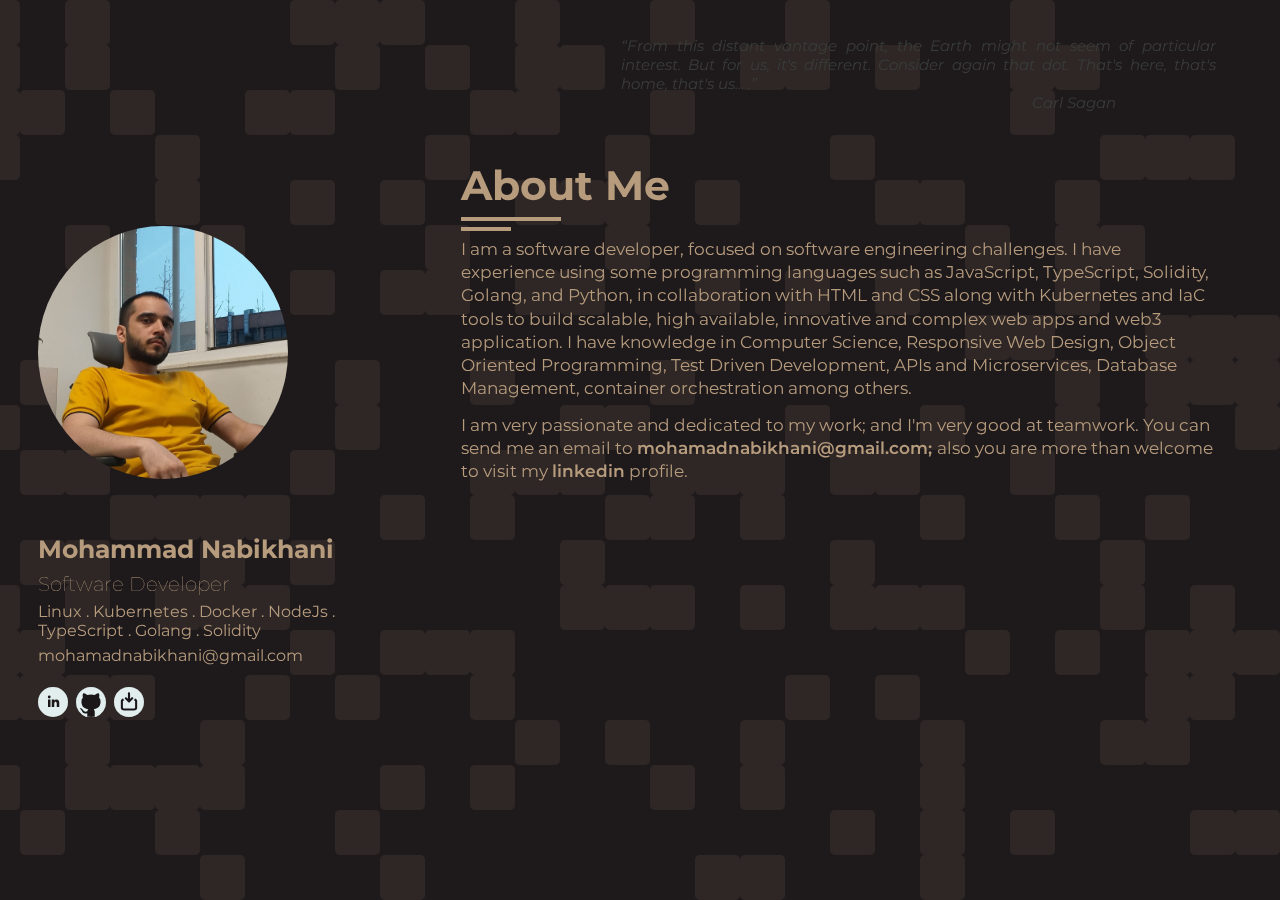
==== commit f8eae997: "clean page, update info" ====
--- a/index.html
+++ b/index.html
@@ -1 +1 @@
-<!doctype html><html lang="en"><head><meta charset="utf-8"/><link rel="icon" href="/favicon.ico"/><meta name="viewport" content="width=device-width,initial-scale=1"/><meta name="theme-color" content="#000000"/><link rel="image_src" href="https://mohamadnabikhani.github.io/profile.jpg"/><meta name="description" content="Hey, My name is Mohammad Nabikhani, this is my personal website. You can take a look at my resume, download my CV and see how you can contact me"/><meta property="og:title" content="Mohammad Nabikhani"/><meta property="og:site_name" content="Mohammad Nabikhani"/><meta property="og:url" content="https://mohamadnabikhani.github.io"/><meta property="og:description" content="Hey, My name is Mohammad Nabikhani, this is my personal website. You can take a look at my resume, download my CV and see how you can contact me"/><meta property="og:type" content="profile"/><meta property="og:image" content="https://mohamadnabikhani.github.io/profile.jpg"/><meta property="og:image:width" content="1580"/><meta property="og:image:height" content="790"/><meta name="twitter:image" content="https://mohamadnabikhani.github.io/profile.jpg"/><link rel="manifest" href="/manifest.json"/><title>Mohammad Nabikhani</title><link href="/static/css/main.929dddaf.chunk.css" rel="stylesheet"></head><body><noscript>You need to enable JavaScript to run this app.</noscript><div id="root"></div><script>!function(e){function r(r){for(var n,a,i=r[0],c=r[1],l=r[2],p=0,s=[];p<i.length;p++)a=i[p],Object.prototype.hasOwnProperty.call(o,a)&&o[a]&&s.push(o[a][0]),o[a]=0;for(n in c)Object.prototype.hasOwnProperty.call(c,n)&&(e[n]=c[n]);for(f&&f(r);s.length;)s.shift()();return u.push.apply(u,l||[]),t()}function t(){for(var e,r=0;r<u.length;r++){for(var t=u[r],n=!0,i=1;i<t.length;i++){var c=t[i];0!==o[c]&&(n=!1)}n&&(u.splice(r--,1),e=a(a.s=t[0]))}return e}var n={},o={1:0},u=[];function a(r){if(n[r])return n[r].exports;var t=n[r]={i:r,l:!1,exports:{}};return e[r].call(t.exports,t,t.exports,a),t.l=!0,t.exports}a.e=function(e){var r=[],t=o[e];if(0!==t)if(t)r.push(t[2]);else{var n=new Promise((function(r,n){t=o[e]=[r,n]}));r.push(t[2]=n);var u,i=document.createElement("script");i.charset="utf-8",i.timeout=120,a.nc&&i.setAttribute("nonce",a.nc),i.src=function(e){return a.p+"static/js/"+({}[e]||e)+"."+{3:"d51c5c6e"}[e]+".chunk.js"}(e);var c=new Error;u=function(r){i.onerror=i.onload=null,clearTimeout(l);var t=o[e];if(0!==t){if(t){var n=r&&("load"===r.type?"missing":r.type),u=r&&r.target&&r.target.src;c.message="Loading chunk "+e+" failed.\n("+n+": "+u+")",c.name="ChunkLoadError",c.type=n,c.request=u,t[1](c)}o[e]=void 0}};var l=setTimeout((function(){u({type:"timeout",target:i})}),12e4);i.onerror=i.onload=u,document.head.appendChild(i)}return Promise.all(r)},a.m=e,a.c=n,a.d=function(e,r,t){a.o(e,r)||Object.defineProperty(e,r,{enumerable:!0,get:t})},a.r=function(e){"undefined"!=typeof Symbol&&Symbol.toStringTag&&Object.defineProperty(e,Symbol.toStringTag,{value:"Module"}),Object.defineProperty(e,"__esModule",{value:!0})},a.t=function(e,r){if(1&r&&(e=a(e)),8&r)return e;if(4&r&&"object"==typeof e&&e&&e.__esModule)return e;var t=Object.create(null);if(a.r(t),Object.defineProperty(t,"default",{enumerable:!0,value:e}),2&r&&"string"!=typeof e)for(var n in e)a.d(t,n,function(r){return e[r]}.bind(null,n));return t},a.n=function(e){var r=e&&e.__esModule?function(){return e.default}:function(){return e};return a.d(r,"a",r),r},a.o=function(e,r){return Object.prototype.hasOwnProperty.call(e,r)},a.p="/",a.oe=function(e){throw console.error(e),e};var i=this["webpackJsonpmy-page"]=this["webpackJsonpmy-page"]||[],c=i.push.bind(i);i.push=r,i=i.slice();for(var l=0;l<i.length;l++)r(i[l]);var f=c;t()}([])</script><script src="/static/js/2.4276260e.chunk.js"></script><script src="/static/js/main.7db43831.chunk.js"></script></body></html>+<!doctype html><html lang="en"><head><meta charset="utf-8"/><link rel="icon" href="/favicon.ico"/><meta name="viewport" content="width=device-width,initial-scale=1"/><meta name="theme-color" content="#000000"/><link rel="image_src" href="https://mohamadnabikhani.github.io/profile.jpg"/><meta name="description" content="Hey, My name is Mohammad Nabikhani, this is my personal website. You can take a look at my resume, download my CV and see how you can contact me"/><meta property="og:title" content="Mohammad Nabikhani"/><meta property="og:site_name" content="Mohammad Nabikhani"/><meta property="og:url" content="https://mohamadnabikhani.github.io"/><meta property="og:description" content="Hey, My name is Mohammad Nabikhani, this is my personal website. You can take a look at my resume, download my CV and see how you can contact me"/><meta property="og:type" content="profile"/><meta property="og:image" content="https://mohamadnabikhani.github.io/profile.jpg"/><meta property="og:image:width" content="1580"/><meta property="og:image:height" content="790"/><meta name="twitter:image" content="https://mohamadnabikhani.github.io/profile.jpg"/><link rel="manifest" href="/manifest.json"/><title>Mohammad Nabikhani</title><link href="/static/css/main.f5a5eada.chunk.css" rel="stylesheet"></head><body><noscript>You need to enable JavaScript to run this app.</noscript><div id="root"></div><script>!function(e){function r(r){for(var n,a,i=r[0],c=r[1],l=r[2],p=0,s=[];p<i.length;p++)a=i[p],Object.prototype.hasOwnProperty.call(o,a)&&o[a]&&s.push(o[a][0]),o[a]=0;for(n in c)Object.prototype.hasOwnProperty.call(c,n)&&(e[n]=c[n]);for(f&&f(r);s.length;)s.shift()();return u.push.apply(u,l||[]),t()}function t(){for(var e,r=0;r<u.length;r++){for(var t=u[r],n=!0,i=1;i<t.length;i++){var c=t[i];0!==o[c]&&(n=!1)}n&&(u.splice(r--,1),e=a(a.s=t[0]))}return e}var n={},o={1:0},u=[];function a(r){if(n[r])return n[r].exports;var t=n[r]={i:r,l:!1,exports:{}};return e[r].call(t.exports,t,t.exports,a),t.l=!0,t.exports}a.e=function(e){var r=[],t=o[e];if(0!==t)if(t)r.push(t[2]);else{var n=new Promise((function(r,n){t=o[e]=[r,n]}));r.push(t[2]=n);var u,i=document.createElement("script");i.charset="utf-8",i.timeout=120,a.nc&&i.setAttribute("nonce",a.nc),i.src=function(e){return a.p+"static/js/"+({}[e]||e)+"."+{3:"d51c5c6e"}[e]+".chunk.js"}(e);var c=new Error;u=function(r){i.onerror=i.onload=null,clearTimeout(l);var t=o[e];if(0!==t){if(t){var n=r&&("load"===r.type?"missing":r.type),u=r&&r.target&&r.target.src;c.message="Loading chunk "+e+" failed.\n("+n+": "+u+")",c.name="ChunkLoadError",c.type=n,c.request=u,t[1](c)}o[e]=void 0}};var l=setTimeout((function(){u({type:"timeout",target:i})}),12e4);i.onerror=i.onload=u,document.head.appendChild(i)}return Promise.all(r)},a.m=e,a.c=n,a.d=function(e,r,t){a.o(e,r)||Object.defineProperty(e,r,{enumerable:!0,get:t})},a.r=function(e){"undefined"!=typeof Symbol&&Symbol.toStringTag&&Object.defineProperty(e,Symbol.toStringTag,{value:"Module"}),Object.defineProperty(e,"__esModule",{value:!0})},a.t=function(e,r){if(1&r&&(e=a(e)),8&r)return e;if(4&r&&"object"==typeof e&&e&&e.__esModule)return e;var t=Object.create(null);if(a.r(t),Object.defineProperty(t,"default",{enumerable:!0,value:e}),2&r&&"string"!=typeof e)for(var n in e)a.d(t,n,function(r){return e[r]}.bind(null,n));return t},a.n=function(e){var r=e&&e.__esModule?function(){return e.default}:function(){return e};return a.d(r,"a",r),r},a.o=function(e,r){return Object.prototype.hasOwnProperty.call(e,r)},a.p="/",a.oe=function(e){throw console.error(e),e};var i=this["webpackJsonpmy-page"]=this["webpackJsonpmy-page"]||[],c=i.push.bind(i);i.push=r,i=i.slice();for(var l=0;l<i.length;l++)r(i[l]);var f=c;t()}([])</script><script src="/static/js/2.4276260e.chunk.js"></script><script src="/static/js/main.b7a1da08.chunk.js"></script></body></html>--- a/static/css/main.f5a5eada.chunk.css
+++ b/static/css/main.f5a5eada.chunk.css
@@ -0,0 +1,2 @@
+@import url(https://fonts.googleapis.com/css2?family=Lato:ital,wght@0,100;0,300;0,400;0,700;0,900;1,100;1,300;1,400;1,700;1,900&family=Montserrat:ital,wght@0,100;0,200;0,300;0,400;0,500;0,600;0,700;0,800;0,900;1,100;1,200;1,300;1,400;1,500;1,600;1,700;1,800;1,900&family=Rubik:ital,wght@0,300;0,400;0,500;0,600;0,700;0,800;0,900;1,300;1,400;1,500;1,600;1,700;1,800;1,900&display=swap);:root{--main-background:#1b1719;--main-background-grid:rgba(27,23,25,0.8784313725490196);--main-text:#b69b7d;--card-background:#393d3a;--card-text:#d4d6d5;--header:#b69b7d;--quote:#393d3a;--line:#b69b7d}li{list-style:none}h1,h2,h3{color:#b69b7d;color:var(--header)}*{box-sizing:border-box;font-family:"Montserrat",Segoe UI,Roboto,Oxygen,Ubuntu,Cantarell,Fira Sans,Droid Sans,Helvetica Neue,sans-serif,-apple-system,BlinkMacSystemFont;-webkit-tap-highlight-color:transparent}*,body,html{padding:0;margin:0}body,html{background-color:rgba(27,23,25,.8784313725490196);background-color:var(--main-background-grid);color:#b69b7d;color:var(--main-text);width:100vw;max-width:100vw;overflow-x:hidden;align-items:center}a{color:inherit;text-decoration:none}.container{display:flex;width:100%}@media (orientation:portrait){.container{min-width:350px}}.containerCont{max-width:1109px;direction:ltr}.sectionCont{font-size:.96rem;margin-bottom:3rem}.sectionCont h2{font-size:2.56rem;text-transform:capitalize;position:relative;padding-bottom:calc(.48em + 8px)}.sectionCont h2:before{bottom:calc(.32em + 4px);width:100px}.sectionCont h2:after,.sectionCont h2:before{content:"";height:4px;position:absolute;left:0;background-color:#b69b7d;background-color:var(--line)}.sectionCont h2:after{bottom:.16em;width:50px}.sectionCont h3{font-size:1.6rem}.sectionCont h4{font-size:1.2rem;opacity:.9}.sectionCont h5{font-size:1.04rem;font-weight:600}.sectionCont h5>span{opacity:.9}.sectionContAbout{margin-top:3rem}@media (orientation:portrait){.sectionContAbout{margin-top:calc(1rem + 5vh)}}.sectionContAbout h3{margin-top:.8em;margin-bottom:.6em}.sectionContAbout p{font-size:1.04rem;margin-bottom:.77em;line-height:1.4em}.sectionContAbout p>strong{font-weight:600;color:#b69b7d;color:var(--line);cursor:pointer}.sectionContAbout p:last-child{margin-bottom:0}.rowFlexRes{display:flex;justify-content:space-between;align-items:flex-start}.cardContainer{margin-top:1.3em;width:100%;display:flex}.card{width:100%;padding:1.2em;border-radius:.9rem;background-color:#393d3a;background-color:var(--card-background)}.card,.card h1,.card h2,.card h3{color:#d4d6d5;color:var(--card-text)}.sectionContEducation,.sectionContExperience{width:100%}.sectionContEducation .card,.sectionContExperience .card{padding-left:2em}.sectionContEducation h3,.sectionContExperience h3{margin:.4em 0}.sectionContEducation h5,.sectionContExperience h5{position:relative}.sectionContEducation h5:before,.sectionContExperience h5:before{content:"";height:8px;width:8px;position:absolute;top:calc(.6em - .5rem);left:calc(-2.3rem - 5px);background-color:#b69b7d;background-color:var(--line);border-radius:100%}.sectionContEducation .cardContent,.sectionContExperience .cardContent{position:relative;padding-left:1.8rem}.sectionContEducation .cardContent:before,.sectionContExperience .cardContent:before{content:"";height:calc(100% - .78125rem);position:absolute;top:.78125rem;left:0;background-color:#b69b7d;background-color:var(--line);width:1px}.cardContent>.cardCont{margin-bottom:2.4em}.cardContent>.cardCont:last-child{margin-bottom:0}.cardContent>.cardCont ul{padding-left:1em;margin-top:.6em}.cardContent>.cardCont ul>li{margin-bottom:.3em}.cardContent>.cardCont ul>li:last-child{margin-bottom:0}.cardContent>.cardCont ul>li>span:nth-child(2){opacity:.8}.sectionContSkills{display:flex;flex-direction:column;width:100%}.sectionContSkills h3{margin-bottom:1em;line-height:.97em}.sectionContSkills .card{padding:1.2em 1.67em}@media (max-width:1223px){.sectionContEducation .card,.sectionContExperience .card{padding-right:.9em;padding-left:1.8em}}@media (max-width:1043px){.breakMainTechOverall{flex-direction:column}.breakMainTechOverall .cardContainer:first-child,.breakMainTechOverall .cardContainer:nth-child(2){margin-right:auto;margin-left:auto}.breakMainTechOverall .cardContainer:nth-child(2){margin-top:2em}}.target{height:3.58625rem;width:100%;margin-top:-3.58625rem;visibility:hidden}.cardCont{box-shadow:0 1px 3px 0 rgba(0,0,0,.1),0 1px 2px 0 rgba(0,0,0,.06);border-radius:10px;padding:10px}.cardCont>h5{display:flex;align-items:center}.cardCont>.timeline h5 svg{margin-right:5px;float:left}.cardCont>.timeline h5 span{display:inline}.cardCont>.timeline h5 svg>path{fill:#d4d6d5;fill:var(--card-text)}.skill-card .skill-section{display:flex;position:relative;flex-direction:column;justify-content:center;padding:20px 0}.skill-section:after{content:"";height:1px;position:absolute;bottom:0;left:0;background-color:#b69b7d;background-color:var(--line);width:50%}.skill-section:last-child:after{display:none}.skill-card h3{font-size:20px}.App{margin:0;padding:0;width:100vw;max-width:100vw;overflow-x:hidden;align-items:center}.display{flex-direction:column;width:100vw;height:100vh;display:inline-block;padding:4vh 5vw 4vh 36vw}@media (max-width:660px){.display{width:100%;padding:4vh 5vw}.quote{display:none}}@media (orientation:landscape) and (max-width:1000px){.display{width:100%;padding:4vh 5vw}}.quote-container{display:flex;flex-direction:column;color:#393d3a;color:var(--quote);font-size:15px;padding-left:160px;font-style:italic;text-align:justify}.quote-container span{direction:rtl;padding-right:100px}.node{width:5vh;height:5vh;display:grid;border-radius:5px;transition:background-color .2s linear}.node.active{background-color:#b69b7d;background-color:var(--line)}.grid-row{display:flex}.grid{top:0;right:0;position:fixed;text-align:center;z-index:-1}.tooltip{position:relative}.tooltip .tooltiptext{visibility:hidden;width:-webkit-max-content;width:-moz-max-content;width:max-content;background-color:#b69b7d;background-color:var(--main-text);color:#1b1719;color:var(--main-background);text-align:center;border-radius:4px;padding:7px;font-size:12px;position:absolute;top:-40px;z-index:1}.tooltip:hover .tooltiptext{visibility:visible}.profile_profile__2g4Gc{width:34vw;padding:4vh 3vw;height:100%;display:flex;flex-direction:column;justify-content:center;text-align:left;background-size:cover!important;background-repeat:no-repeat;position:fixed}@media (max-width:660px){.profile_profile__2g4Gc{width:100%;position:relative;height:100vh;text-align:center}.profile_profileUp__3GE1G{justify-content:center}.profile_buttons__1D0w0,.profile_buttons__1D0w0>div{width:100%;justify-content:center}}@media (orientation:landscape) and (max-width:1000px){.profile_profile__2g4Gc{width:100%;position:relative;height:100vh;display:flex;flex-direction:row}.profile_profileUp__3GE1G{justify-content:center}.profile_buttons__1D0w0,.profile_buttons__1D0w0>div{width:100%;justify-content:center}}.profile_profileDown__1JX_H{padding-right:.24rem;width:100%;display:flex;flex-direction:column;justify-content:center}.profile_profileDown__1JX_H h1{margin:5px 0;font-size:25px;font-weight:700}.profile_profileDown__1JX_H h2{margin:3px 0;font-size:20px;font-weight:lighter}.profile_profileDown__1JX_H h3{margin:3px 0;font-size:16px;font-weight:400}.profile_brH2__3OcqN{display:none}.profile_buttons__1D0w0{font-size:.96rem;margin-top:1.2em;display:flex;flex-direction:column;align-self:flex-start}.profile_buttons__1D0w0 button{outline:none;font-family:inherit;margin-right:.5em;cursor:pointer;font-size:inherit}.profile_buttons__1D0w0 button:last-child{margin-right:0}.profile_buttons__1D0w0>div:first-child{display:flex;margin-bottom:.5em}.profile_svgBut__k0MI6{padding:0;width:30px;height:30px;box-sizing:border-box}.profile_svgBut__k0MI6,.profile_svgBut__k0MI6>a{display:flex;border-radius:100%;border:none;justify-content:center;align-items:center}.profile_svgBut__k0MI6>a{width:100%;height:100%;background-color:var(--main-background)}.profile_svgBut__k0MI6>a svg>path{fill:#e1eeed}.profile_svgBut__k0MI6>a>*{width:inherit;height:inherit}@media (hover:hover){.profile_svgBut__k0MI6>a:hover svg>path{fill:var(--main-text);transition:fill .2s linear}}.profile_profileUp__3GE1G{width:100%;display:flex;align-items:center;min-width:12rem;border-radius:50%;margin:50px 0}.profile_profileUp__3GE1G>img{width:250px;border-radius:50%}
+/*# sourceMappingURL=main.f5a5eada.chunk.css.map */